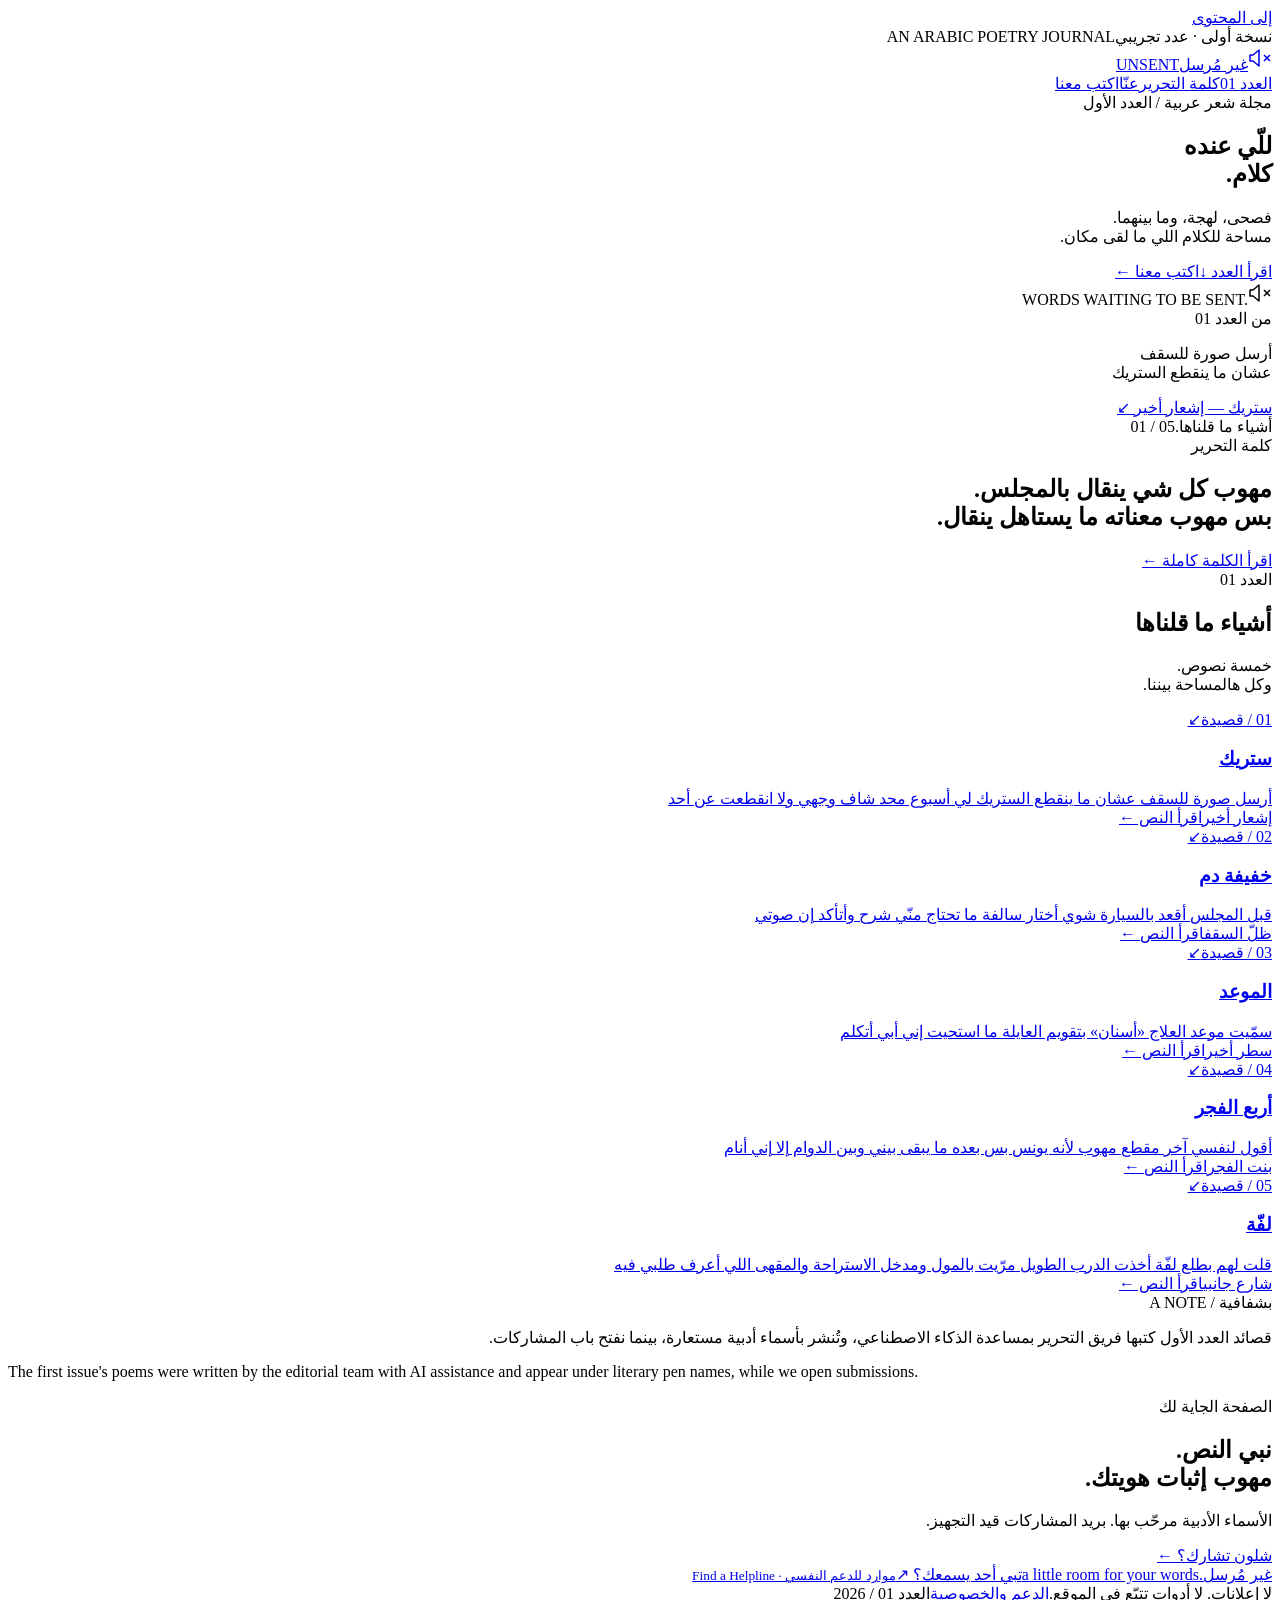
==== index.html @ 4d969b98 "Add files via upload" ====
<!doctype html><html lang="ar" dir="rtl"><head><meta charset="utf-8"><meta name="viewport" content="width=device-width,initial-scale=1"><meta name="robots" content="noindex,nofollow"><meta name="description" content="غير مُرسل. مجلة شعر عربية للكلام الذي لم يجد مكانًا. العدد الأول: أشياء ما قلناها."><meta name="theme-color" content="#f8f5ee"><meta name="referrer" content="no-referrer"><title>العدد الأول — غير مُرسل</title><link rel="icon" href="assets/favicon.svg" type="image/svg+xml"><link rel="stylesheet" href="assets/fonts.css"><link rel="stylesheet" href="assets/style.css"></head><body><a class="skip" href="#main">إلى المحتوى</a><div class="pilot"><span>نسخة أولى · عدد تجريبي</span><span lang="en" dir="ltr">AN ARABIC POETRY JOURNAL</span></div><header class="masthead"><a class="brand" href="index.html" aria-label="غير مُرسل — الرئيسية"><svg width="24" height="24" viewBox="0 0 24 24" fill="none" aria-hidden="true"><path d="M11 4 5 9H2v6h3l6 5V4Z" stroke="currentColor" stroke-width="1.5" stroke-linejoin="round"/><path d="m16 9 6 6m0-6-6 6" stroke="currentColor" stroke-width="1.5"/></svg><span>غير مُرسل<span class="brand-en" lang="en">UNSENT</span></span></a><nav aria-label="التنقل الرئيسي"><a href="index.html" aria-current="page">العدد 01</a><a href="editorial.html">كلمة التحرير</a><a href="about.html">عنّا</a><a href="submit.html">اكتب معنا</a></nav></header><main id="main"><section class="hero"><div class="hero-copy"><span class="eyebrow"><i></i> مجلة شعر عربية / العدد الأول</span><h1>للّي عنده<br><span class="highlight">كلام.</span></h1><p class="hero-sub">فصحى، لهجة، وما بينهما.<br>مساحة للكلام اللي ما لقى مكان.</p><div class="actions"><a class="button" href="#issue">اقرأ العدد <span>↓</span></a><a class="text-link" href="submit.html">اكتب معنا ←</a></div></div><div class="hero-art"><div class="orbit"><svg width="24" height="24" viewBox="0 0 24 24" fill="none" aria-hidden="true"><path d="M11 4 5 9H2v6h3l6 5V4Z" stroke="currentColor" stroke-width="1.5" stroke-linejoin="round"/><path d="m16 9 6 6m0-6-6 6" stroke="currentColor" stroke-width="1.5"/></svg><span lang="en" dir="ltr">WORDS WAITING TO BE SENT.</span></div><div class="fragment"><span class="micro">من العدد 01</span><p>أرسل صورة للسقف<br>عشان ما ينقطع الستريك</p><a href="streak.html">ستريك <span>— إشعار أخير</span> ↙</a></div><div class="art-caption"><span>أشياء ما قلناها.</span><span dir="ltr">01 / 05</span></div></div></section><section class="editorial-teaser"><span class="micro">كلمة التحرير</span><div><h2>مهوب كل شي ينقال بالمجلس.<br>بس مهوب معناته ما يستاهل ينقال.</h2><a class="text-link" href="editorial.html">اقرأ الكلمة كاملة ←</a></div></section><section id="issue" class="issue"><div class="section-head"><div><span class="micro">العدد 01</span><h2>أشياء ما قلناها</h2></div><p>خمسة نصوص.<br>وكل هالمساحة بيننا.</p></div><div class="poem-grid"><a class="poem-card card-0" href="streak.html"><div class="card-top"><span class="micro">01 / قصيدة</span><span aria-hidden="true">↙</span></div><h3>ستريك</h3><div class="card-lines">أرسل صورة للسقف
عشان ما ينقطع الستريك

لي أسبوع
محد شاف وجهي
ولا انقطعت عن أحد</div><div class="card-bottom"><span>إشعار أخير</span><span>اقرأ النص ←</span></div></a><a class="poem-card card-1" href="the-funny-one.html"><div class="card-top"><span class="micro">02 / قصيدة</span><span aria-hidden="true">↙</span></div><h3>خفيفة دم</h3><div class="card-lines">قبل المجلس
أقعد بالسيارة شوي

أختار سالفة
ما تحتاج منّي شرح
وأتأكد إن صوتي</div><div class="card-bottom"><span>ظلّ السقف</span><span>اقرأ النص ←</span></div></a><a class="poem-card card-2" href="the-appointment.html"><div class="card-top"><span class="micro">03 / قصيدة</span><span aria-hidden="true">↙</span></div><h3>الموعد</h3><div class="card-lines">سمّيت موعد العلاج
«أسنان»
بتقويم العايلة

ما استحيت إني أبي أتكلم
</div><div class="card-bottom"><span>سطر أخير</span><span>اقرأ النص ←</span></div></a><a class="poem-card card-3" href="4am.html"><div class="card-top"><span class="micro">04 / قصيدة</span><span aria-hidden="true">↙</span></div><h3>أربع الفجر</h3><div class="card-lines">أقول لنفسي
آخر مقطع

مهوب لأنه يونس

بس بعده
ما يبقى بيني وبين الدوام
إلا إني أنام</div><div class="card-bottom"><span>بنت الفجر</span><span>اقرأ النص ←</span></div></a><a class="poem-card card-4" href="a-drive.html"><div class="card-top"><span class="micro">05 / قصيدة</span><span aria-hidden="true">↙</span></div><h3>لفّة</h3><div class="card-lines">قلت لهم بطلع لفّة

أخذت الدرب الطويل
مرّيت بالمول
ومدخل الاستراحة
والمقهى اللي أعرف طلبي فيه</div><div class="card-bottom"><span>شارع جانبي</span><span>اقرأ النص ←</span></div></a></div><aside class="disclosure"><span class="micro">بشفافية / A NOTE</span><p>قصائد العدد الأول كتبها فريق التحرير بمساعدة الذكاء الاصطناعي، وتُنشر بأسماء أدبية مستعارة، بينما نفتح باب المشاركات.</p><p lang="en" dir="ltr">The first issue's poems were written by the editorial team with AI assistance and appear under literary pen names, while we open submissions.</p></aside></section><section class="invitation"><span class="micro">الصفحة الجاية لك</span><h2>نبي النص.<br>مهوب إثبات هويتك.</h2><p>الأسماء الأدبية مرحّب بها. بريد المشاركات قيد التجهيز.</p><a class="button" href="submit.html">شلون تشارك؟ ←</a></section></main><footer><div class="footer-top"><a class="footer-brand" href="index.html">غير مُرسل<span lang="en" dir="ltr">a little room for your words.</span></a><a class="resource" href="https://findahelpline.com/" rel="noreferrer">تبي أحد يسمعك؟ ↗<small>موارد للدعم النفسي · Find a Helpline</small></a></div><div class="footer-bottom"><span>لا إعلانات. لا أدوات تتبّع في الموقع.</span><a href="resources.html">الدعم والخصوصية</a><span>العدد 01 / 2026</span></div></footer></body></html>
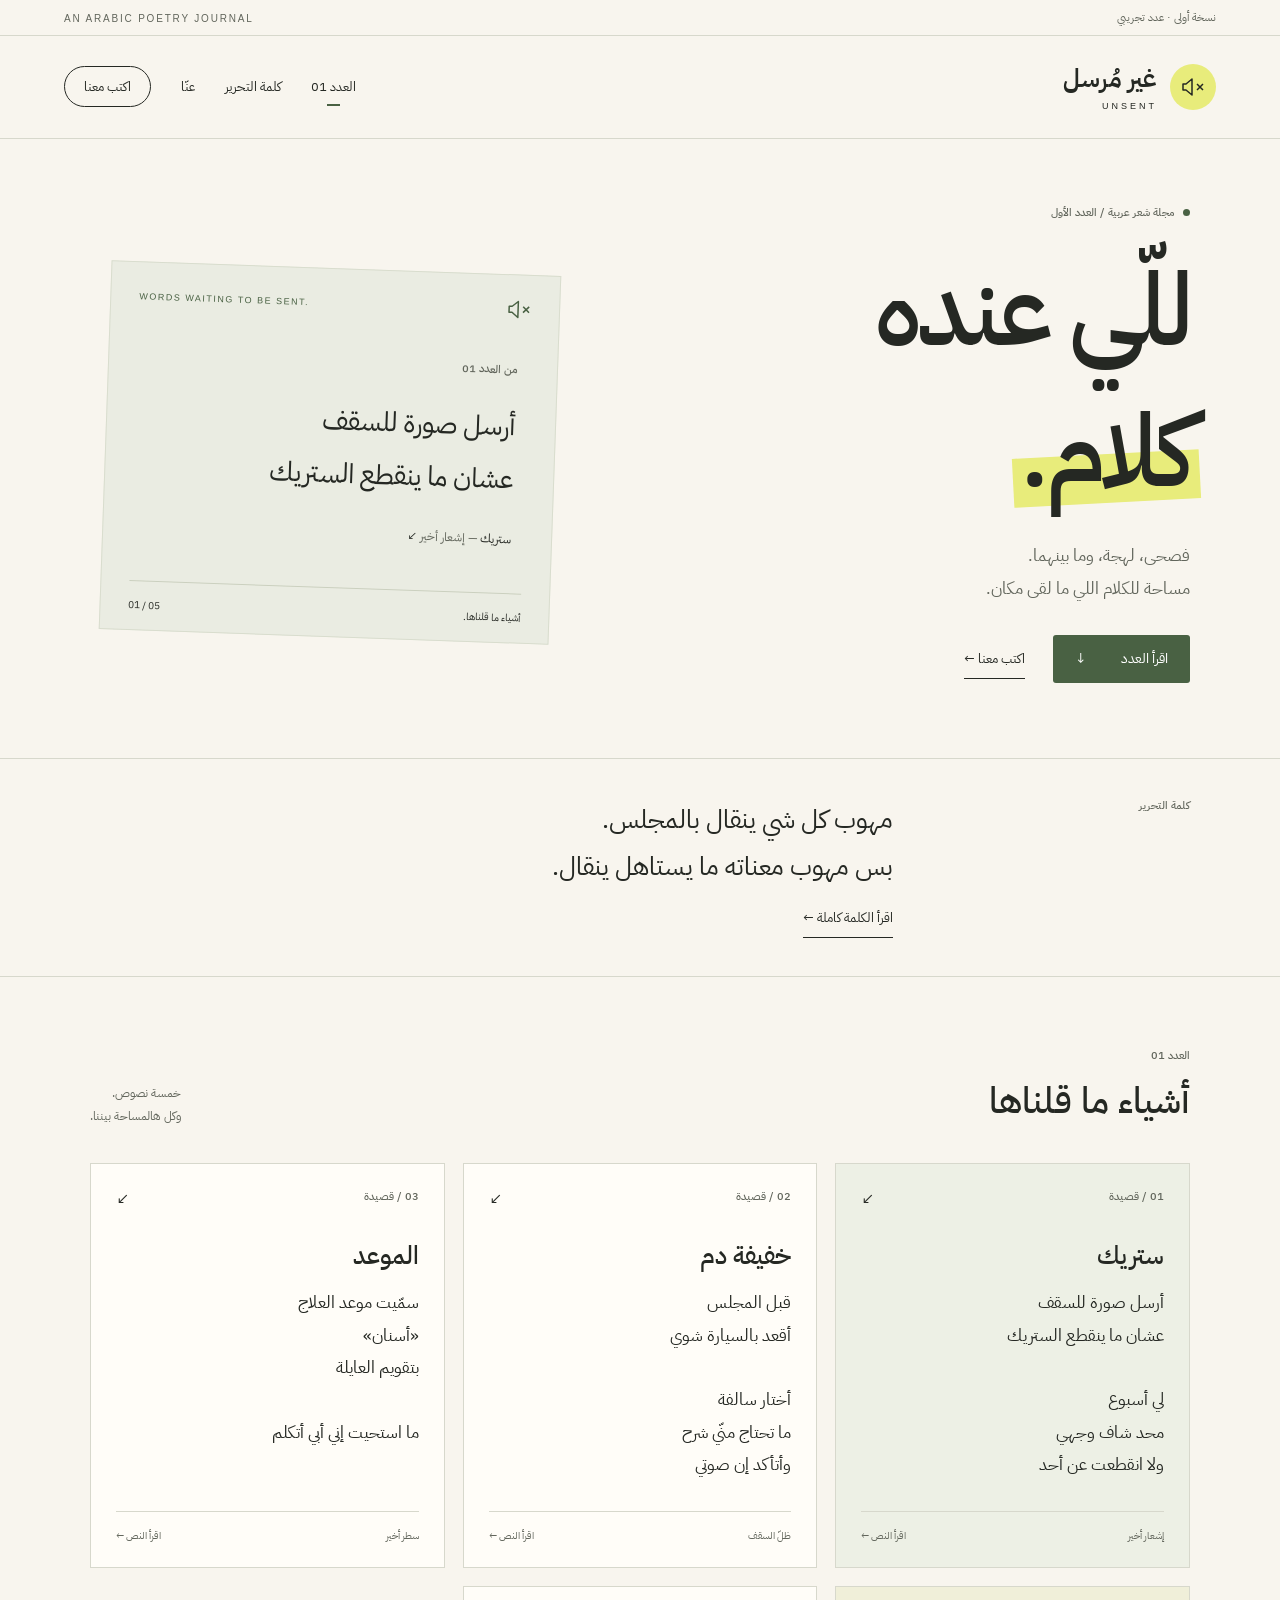
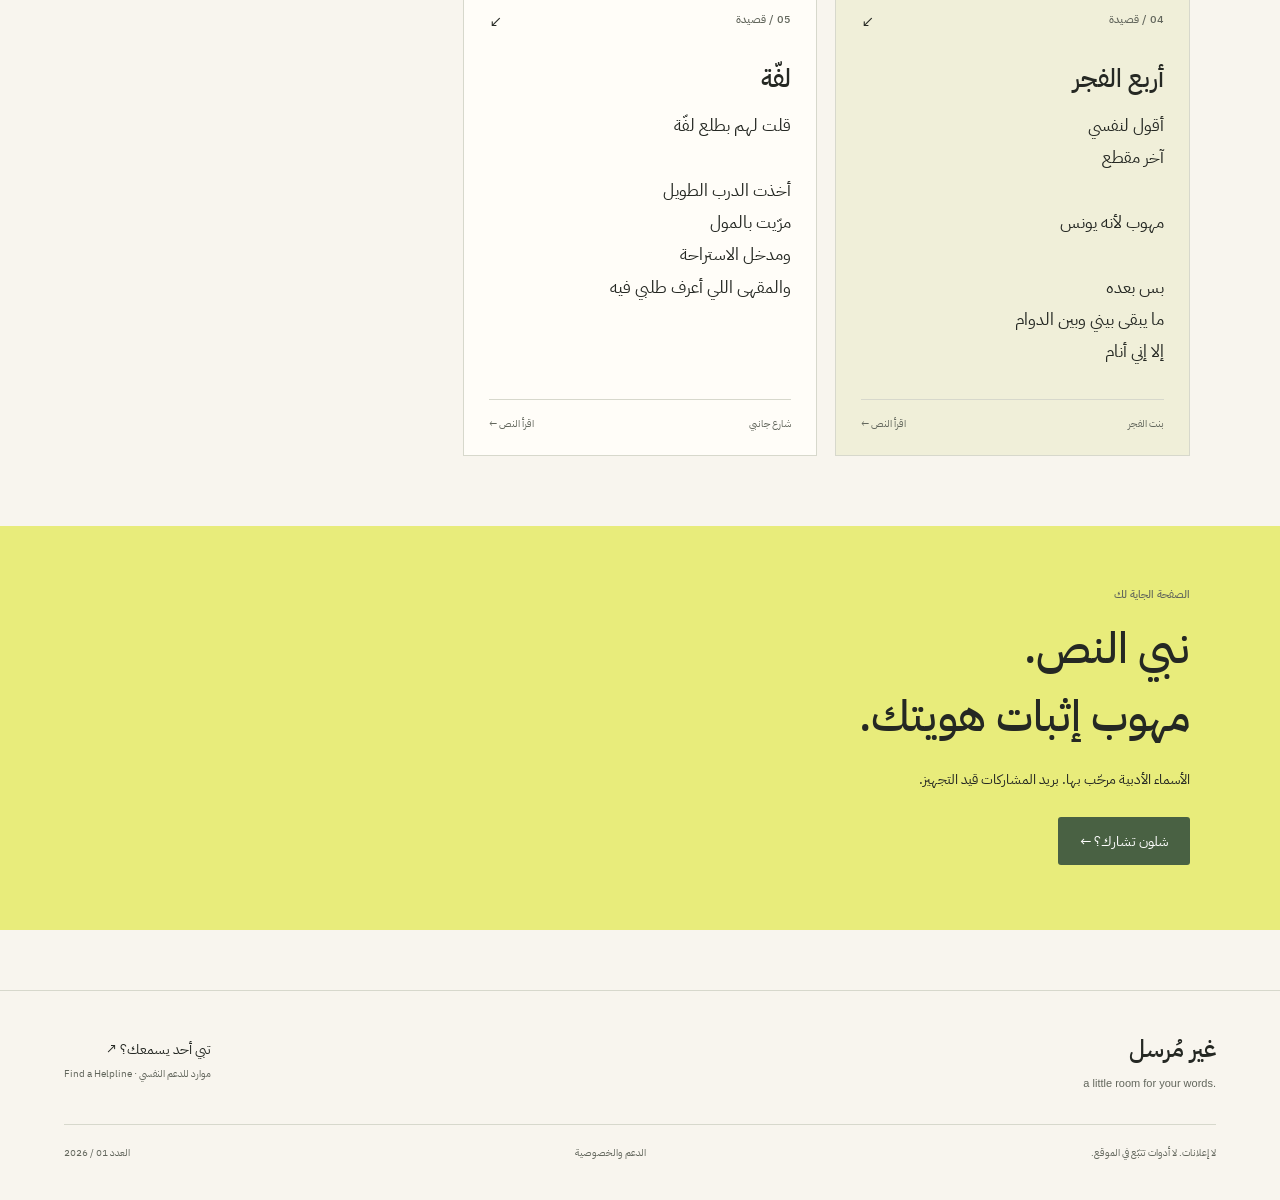
==== commit b1ae82b3: "Move disclosure to About page" ====
--- a/index.html
+++ b/index.html
@@ -25,4 +25,4 @@
 أخذت الدرب الطويل
 مرّيت بالمول
 ومدخل الاستراحة
-والمقهى اللي أعرف طلبي فيه</div><div class="card-bottom"><span>شارع جانبي</span><span>اقرأ النص ←</span></div></a></div><aside class="disclosure"><span class="micro">بشفافية / A NOTE</span><p>قصائد العدد الأول كتبها فريق التحرير بمساعدة الذكاء الاصطناعي، وتُنشر بأسماء أدبية مستعارة، بينما نفتح باب المشاركات.</p><p lang="en" dir="ltr">The first issue's poems were written by the editorial team with AI assistance and appear under literary pen names, while we open submissions.</p></aside></section><section class="invitation"><span class="micro">الصفحة الجاية لك</span><h2>نبي النص.<br>مهوب إثبات هويتك.</h2><p>الأسماء الأدبية مرحّب بها. بريد المشاركات قيد التجهيز.</p><a class="button" href="submit.html">شلون تشارك؟ ←</a></section></main><footer><div class="footer-top"><a class="footer-brand" href="index.html">غير مُرسل<span lang="en" dir="ltr">a little room for your words.</span></a><a class="resource" href="https://findahelpline.com/" rel="noreferrer">تبي أحد يسمعك؟ ↗<small>موارد للدعم النفسي · Find a Helpline</small></a></div><div class="footer-bottom"><span>لا إعلانات. لا أدوات تتبّع في الموقع.</span><a href="resources.html">الدعم والخصوصية</a><span>العدد 01 / 2026</span></div></footer></body></html>+والمقهى اللي أعرف طلبي فيه</div><div class="card-bottom"><span>شارع جانبي</span><span>اقرأ النص ←</span></div></a></div></section><section class="invitation"><span class="micro">الصفحة الجاية لك</span><h2>نبي النص.<br>مهوب إثبات هويتك.</h2><p>الأسماء الأدبية مرحّب بها. بريد المشاركات قيد التجهيز.</p><a class="button" href="submit.html">شلون تشارك؟ ←</a></section></main><footer><div class="footer-top"><a class="footer-brand" href="index.html">غير مُرسل<span lang="en" dir="ltr">a little room for your words.</span></a><a class="resource" href="https://findahelpline.com/" rel="noreferrer">تبي أحد يسمعك؟ ↗<small>موارد للدعم النفسي · Find a Helpline</small></a></div><div class="footer-bottom"><span>لا إعلانات. لا أدوات تتبّع في الموقع.</span><a href="resources.html">الدعم والخصوصية</a><span>العدد 01 / 2026</span></div></footer></body></html>
--- a/assets/fonts.css
+++ b/assets/fonts.css
@@ -0,0 +1,28 @@
+@font-face {
+  font-family: 'IBM Plex Sans Arabic';
+  font-style: normal;
+  font-weight: 400;
+  font-display: swap;
+  src: url(plex-arabic-0.ttf) format('truetype');
+}
+@font-face {
+  font-family: 'IBM Plex Sans Arabic';
+  font-style: normal;
+  font-weight: 500;
+  font-display: swap;
+  src: url(plex-arabic-1.ttf) format('truetype');
+}
+@font-face {
+  font-family: 'IBM Plex Sans Arabic';
+  font-style: normal;
+  font-weight: 600;
+  font-display: swap;
+  src: url(plex-arabic-2.ttf) format('truetype');
+}
+@font-face {
+  font-family: 'IBM Plex Sans Arabic';
+  font-style: normal;
+  font-weight: 700;
+  font-display: swap;
+  src: url(plex-arabic-3.ttf) format('truetype');
+}
--- a/assets/style.css
+++ b/assets/style.css
@@ -0,0 +1 @@
+:root{--paper:#f8f5ee;--ink:#252823;--olive:#496143;--lime:#e8ec7b;--muted:#62665c;--line:#d7d8cc}*{box-sizing:border-box}html{scroll-behavior:smooth;scroll-padding-top:25px}body{margin:0;background:var(--paper);color:var(--ink);font-family:'IBM Plex Sans Arabic',Tahoma,sans-serif;-webkit-font-smoothing:antialiased}a{color:inherit;text-decoration:none}a:focus-visible,summary:focus-visible{outline:3px solid var(--olive);outline-offset:5px}a,summary{-webkit-tap-highlight-color:transparent}a:hover{text-decoration:none}p{line-height:1.95}button,summary{font:inherit}.skip{position:absolute;top:-80px;right:20px;background:var(--lime);padding:12px;z-index:10}.skip:focus{top:10px}.pilot{padding:9px max(5vw,20px);display:flex;justify-content:space-between;gap:15px;border-bottom:1px solid var(--line);font-size:11px;color:var(--muted)}.pilot [lang=en]{font-family:Arial,sans-serif;letter-spacing:1.8px;font-size:10px;padding-top:4px}.masthead{margin:0 auto;max-width:1440px;padding:25px 5vw;display:flex;align-items:center;justify-content:space-between;gap:30px;border-bottom:1px solid var(--line)}.brand{display:flex;align-items:center;gap:13px;font-size:25px;font-weight:600;line-height:1.4}.brand>svg{border-radius:50%;background:var(--lime);width:46px;height:46px;padding:11px}.brand-en{display:block;font-family:Arial,sans-serif;font-size:9px;font-weight:400;letter-spacing:3px;direction:ltr;text-align:right;margin-top:4px}.masthead nav{display:flex;gap:30px;font-size:13px;align-items:center}.masthead nav a{padding:10px 0;position:relative}.masthead nav a:last-child{border:1px solid var(--ink);padding:10px 19px;border-radius:30px}.masthead nav a[aria-current=page]:after{content:'';position:absolute;bottom:0;left:35%;right:35%;border-bottom:2px solid var(--olive)}main{max-width:1440px;margin:auto}.hero{display:grid;grid-template-columns:1.1fr 1fr;align-items:center;gap:7vw;padding:65px 7vw 75px}.eyebrow,.micro{font-size:11px;color:var(--muted);font-weight:500}.eyebrow{display:flex;align-items:center;gap:9px}.eyebrow i{background:var(--olive);width:7px;height:7px;border-radius:50%}.hero h1{font-size:clamp(72px,8vw,116px);font-weight:500;line-height:1.38;letter-spacing:-4px;margin:19px 0 18px}.highlight{position:relative;z-index:0;display:inline-block}.highlight:after{content:'';position:absolute;inset:52% -10px 13% -7px;background:var(--lime);z-index:-1;transform:rotate(-3deg)}.hero-sub{font-size:17px;color:var(--muted);line-height:1.9}.actions{display:flex;gap:28px;align-items:center;margin-top:30px}.button{display:inline-flex;align-items:center;justify-content:space-between;gap:35px;background:var(--olive);color:#fff;border-radius:3px;padding:13px 22px;font-size:14px;min-height:48px}.button:hover{background:#354b30}.text-link{font-size:13px;display:inline-block;padding:10px 0;border-bottom:1px solid var(--ink)}.hero-art{background:#eaece2;border:1px solid #d9ddce;padding:22px 28px 17px;transform:rotate(2deg);position:relative;max-width:450px;width:100%;justify-self:center;margin-top:18px}.orbit{display:flex;justify-content:space-between;align-items:center;color:var(--olive)}.orbit span{font:9px Arial,sans-serif;letter-spacing:1.5px}.fragment{padding:40px 12px 45px;min-height:270px;display:flex;flex-direction:column;justify-content:center}.fragment p{font-size:27px;font-weight:400;line-height:1.95;margin:22px 0 25px}.fragment a{font-size:12px}.fragment a span{color:var(--muted)}.art-caption{display:flex;justify-content:space-between;font-size:10px;border-top:1px solid #cbd0bf;padding-top:16px}.editorial-teaser{padding:38px 7vw;display:grid;grid-template-columns:1fr 3fr;gap:30px;border-top:1px solid var(--line);border-bottom:1px solid var(--line)}.editorial-teaser h2{font-size:26px;line-height:1.8;font-weight:400;margin:0 0 8px}.issue{padding:65px 7vw}.section-head{display:flex;justify-content:space-between;align-items:end;margin-bottom:35px}.section-head h2{font-weight:500;font-size:36px;margin:8px 0 0}.section-head p{font-size:12px;color:var(--muted);margin:0}.poem-grid{display:grid;grid-template-columns:repeat(3,1fr);gap:18px}.poem-card{border:1px solid var(--line);background:#fffdf8;display:flex;flex-direction:column;padding:24px 25px;min-height:345px;transition:background .2s,border-color .2s}.poem-card:hover{background:#eef0df;border-color:var(--olive)}.card-0{background:#edf0e5}.card-3{background:#f0efd9}.card-top{display:flex;justify-content:space-between}.poem-card h3{font-size:25px;font-weight:500;margin:25px 0 13px}.card-lines{white-space:pre-wrap;font-size:17px;line-height:1.9;flex:1}.card-bottom{border-top:1px solid var(--line);padding-top:16px;margin-top:30px;display:flex;justify-content:space-between;gap:10px;font-size:10px;color:var(--muted)}.disclosure{max-width:1040px;margin:35px auto 50px;padding:23px 28px;border-right:2px solid var(--olive);background:#eeeee5}.issue .disclosure{margin:32px 0 0}.disclosure p{font-size:12px;margin:9px 0;color:var(--muted)}.disclosure [lang=en]{font:12px/1.8 Arial,sans-serif}.invitation{background:var(--lime);padding:55px 7vw 65px;margin:5px 0 60px}.invitation h2{font-size:43px;line-height:1.6;font-weight:500;margin:10px 0}.invitation p{font-size:14px}.invitation .button{margin-top:10px}.page-heading{padding:65px 7vw 45px;border-bottom:1px solid var(--line)}.page-heading h1{font-size:clamp(35px,5vw,64px);line-height:1.6;font-weight:500;margin:22px 0 0}.reading{max-width:700px;padding:40px 30px 65px;margin:auto;font-size:18px}.reading h2{font-weight:500;font-size:24px;line-height:1.8;margin:30px 0 12px}.reading [lang=en]{font-family:Arial,sans-serif;font-size:16px;line-height:1.9;margin-top:30px}.reading p{margin:0 0 30px}.editorial-text p{margin-bottom:32px;line-height:2}.translation{border-top:1px solid var(--line);border-bottom:1px solid var(--line);margin-top:30px}.translation summary{cursor:pointer;list-style:none;display:flex;justify-content:space-between;align-items:center;direction:ltr;padding:19px 0;font-family:Arial,sans-serif;font-size:13px;min-height:52px}.translation summary::-webkit-details-marker{display:none}.translation summary span{font-size:20px}.translation[open] summary span{transform:rotate(45deg)}.translation>div{padding:20px 0 30px}.translation [lang=en]{font-family:Arial,sans-serif;font-size:16px;line-height:1.9}.translation h2{font-size:23px;font-weight:500}.poem-page{max-width:760px;margin:auto;padding:35px 30px 20px}.poem-kicker{display:flex;justify-content:space-between;color:var(--muted);font-size:11px;margin-bottom:22px}.poem-kicker a{padding:8px 0}.poem-kicker span{padding:8px 0}.poem-paper{background:#fffdf8;border:1px solid var(--line);padding:42px 55px 25px}.poem-title h1{font-size:39px;font-weight:500;margin:10px 0}.signature{font-size:12px;margin:0;color:var(--olive)}.signature span{color:var(--muted);font-size:10px}.poem-body{white-space:pre-wrap;font-size:24px;line-height:2.02;margin:42px 0 55px}.paper-bottom{border-top:1px solid var(--line);padding-top:18px;display:flex;justify-content:space-between;font-size:11px;color:var(--muted)}.paper-bottom [dir=ltr]{font:9px Arial,sans-serif;letter-spacing:1px}.english-poem{white-space:pre-wrap;font-size:18px;line-height:1.8}.poem-nav{display:flex;justify-content:space-between;gap:25px;padding:20px 0;font-size:12px}.poem-nav a{padding:10px 0}.inbox-status{background:#eef0e3;border:1px solid #d7ddca;padding:25px;margin:0 0 38px}.inbox-status h2{margin:12px 0}.inbox-status p{font-size:12px!important;margin:20px 0 0!important}.inbox-status code{font-size:19px;display:inline-block;margin-bottom:13px}.guideline{display:flex;gap:25px;border-top:1px solid var(--line);padding:24px 0}.guide-no{font:11px Arial,sans-serif;color:var(--olive);padding-top:12px}.guideline h2{margin:0 0 10px;font-size:21px}.guideline p{font-size:16px;margin:0}.translation li{padding-bottom:15px}.care-note{font-size:14px;margin-top:35px!important}.care-note a{text-decoration:underline}footer{max-width:1440px;margin:auto;padding:40px 5vw 20px;border-top:1px solid var(--line)}.footer-top{display:flex;justify-content:space-between;align-items:center;gap:30px;padding-bottom:35px}.footer-brand{font-size:24px;font-weight:500}.footer-brand span{display:block;font:11px Arial,sans-serif;color:var(--muted);margin-top:10px}.resource{font-size:14px;line-height:2}.resource small{display:block;color:var(--muted);font-size:10px}.footer-bottom{border-top:1px solid var(--line);padding:20px 0;display:flex;justify-content:space-between;gap:20px;font-size:10px;color:var(--muted)}@media(min-width:1440px){.hero{padding-inline:100px}.issue,.invitation,.editorial-teaser,.page-heading{padding-inline:100px}}@media(max-width:800px){.masthead{padding:20px;gap:20px;flex-wrap:wrap}.brand{font-size:23px}.masthead nav{width:100%;justify-content:space-between;gap:12px;font-size:11px}.masthead nav a:last-child{padding:8px 14px}.hero{padding:35px 25px 45px;gap:40px;grid-template-columns:1fr}.hero h1{font-size:78px;line-height:1.3;letter-spacing:-3px;margin-top:22px}.hero-sub{font-size:15px;margin-top:24px}.hero-art{max-width:470px;margin:10px 0 8px}.fragment{padding:26px 10px;min-height:235px}.fragment p{font-size:25px}.editorial-teaser{padding:30px 25px;grid-template-columns:1fr;gap:14px}.editorial-teaser h2{font-size:21px}.issue{padding:45px 25px}.section-head h2{font-size:29px}.section-head p{font-size:10px}.poem-grid{grid-template-columns:repeat(2,1fr);gap:12px}.poem-card{padding:20px;min-height:320px}.poem-card h3{font-size:23px}.card-lines{font-size:16px}.invitation{padding:40px 25px;margin-bottom:35px}.invitation h2{font-size:35px}.page-heading{padding:38px 25px 35px}.reading{padding:30px 25px 45px;font-size:17px}.disclosure{margin:20px 25px 35px;padding:20px}.poem-page{padding:22px 20px 10px}.poem-paper{padding:30px 27px 20px}.poem-title h1{font-size:33px}.signature span{display:block;margin-top:6px}.poem-body{font-size:22px;line-height:2;margin:35px 0 45px}.paper-bottom{font-size:10px}.footer-top{align-items:start}.footer-brand{font-size:21px}.resource{font-size:12px}.footer-bottom{flex-wrap:wrap;font-size:9px;gap:15px}.pilot [lang=en]{letter-spacing:1px;font-size:8px}.pilot{font-size:10px}.inbox-status{padding:20px}.inbox-status h2{font-size:22px}.guideline{gap:18px}.guideline p{font-size:15px}}@media(max-width:480px){.poem-grid{grid-template-columns:1fr}.poem-card{min-height:310px;padding:25px}.card-lines{font-size:20px}.section-head{gap:12px}.hero-art{padding:22px}.fragment p{font-size:23px}.actions{gap:23px}.button{font-size:13px;padding:12px 18px;gap:27px}.brand>svg{width:40px;height:40px;padding:9px}.brand-en{font-size:8px}.footer-brand span{font-size:9px}.poem-nav{font-size:10px;gap:10px}.paper-bottom [dir=ltr]{font-size:8px}.eyebrow,.micro{font-size:10px}}@media(prefers-reduced-motion:reduce){html{scroll-behavior:auto}*{transition:none!important}}
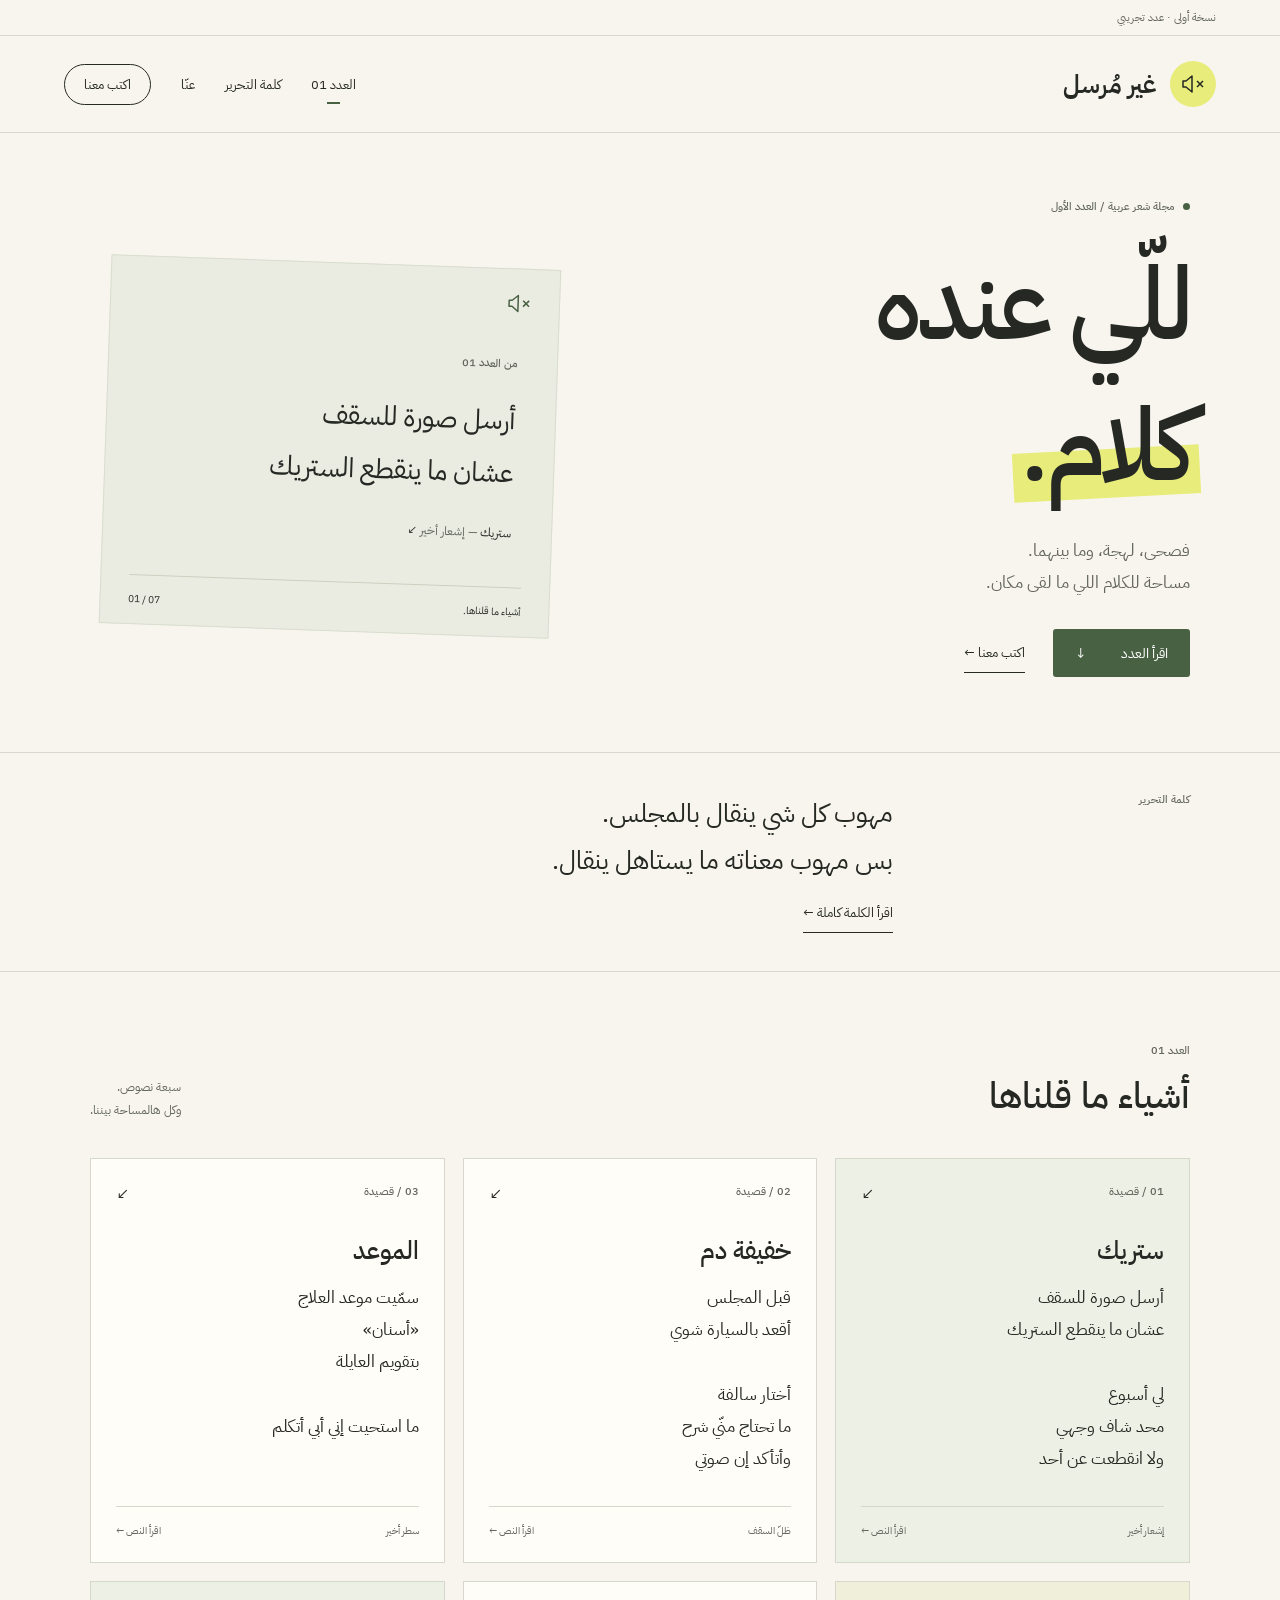
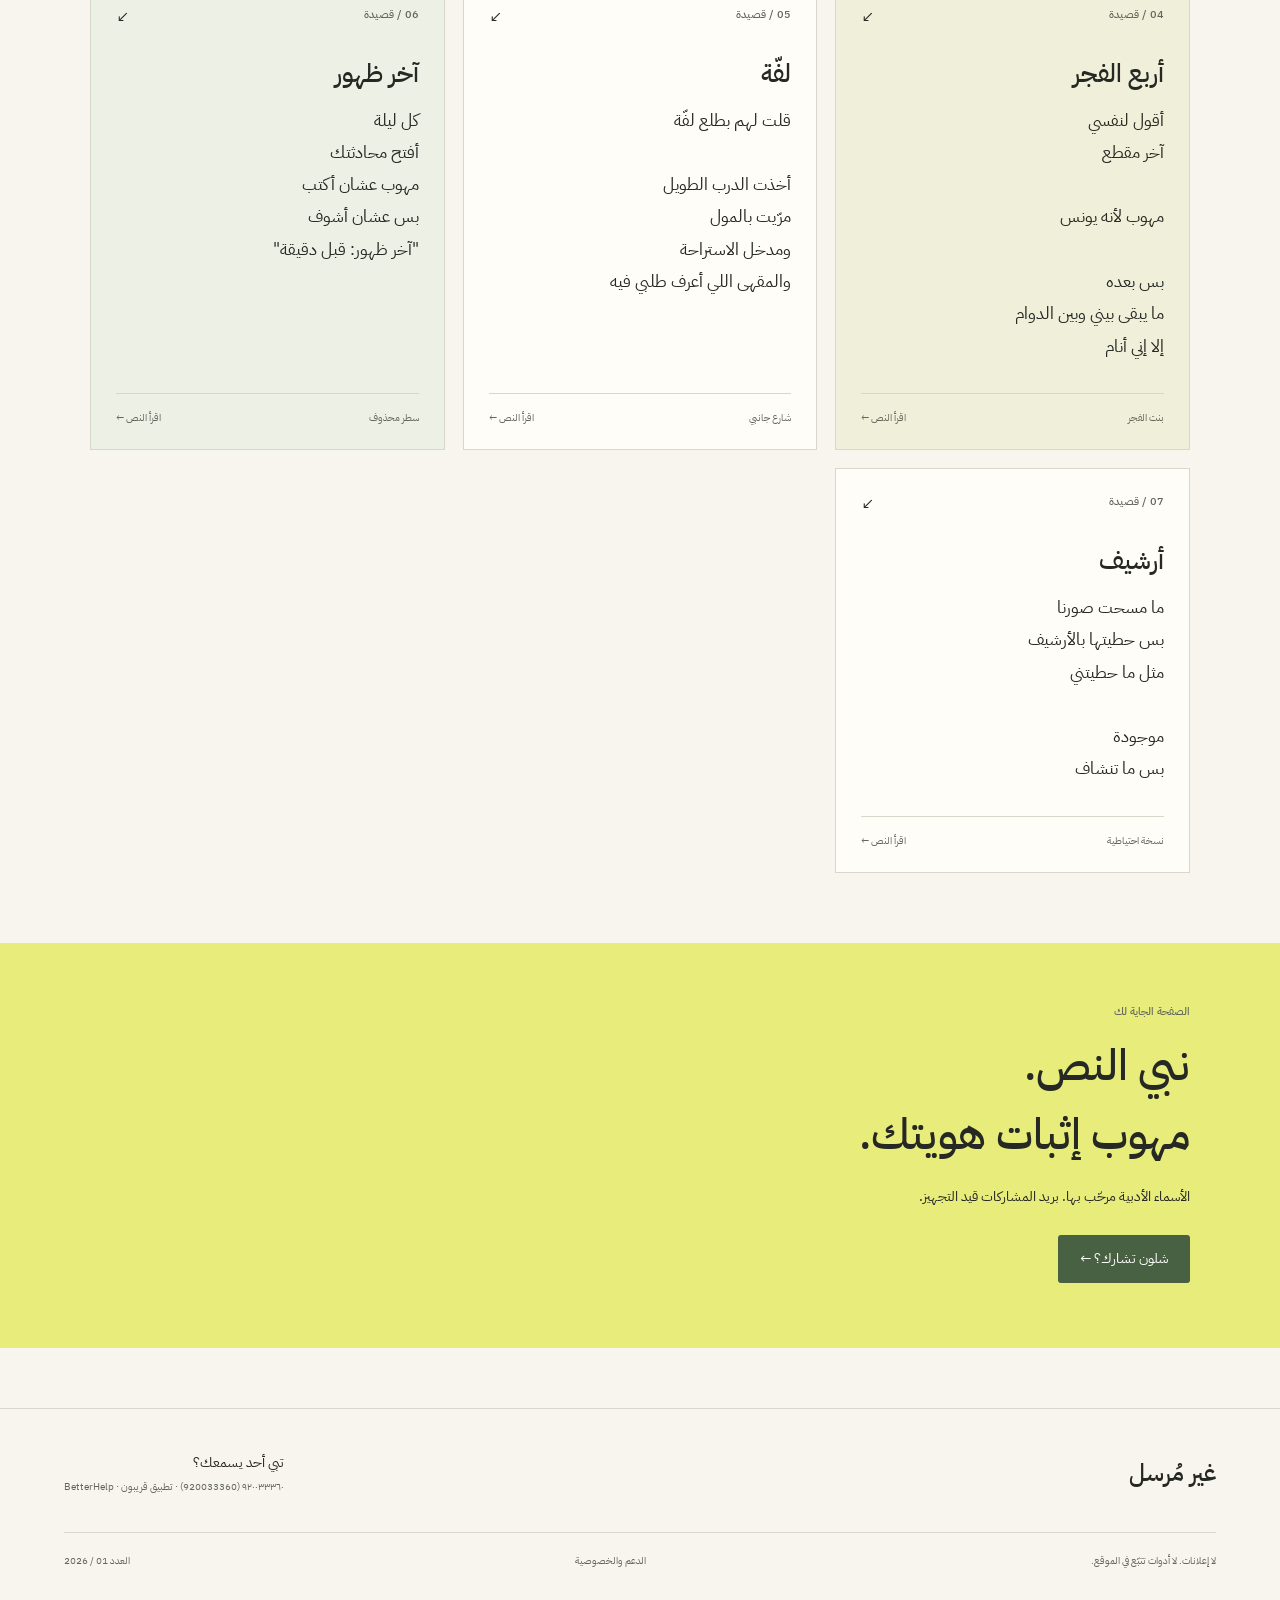
==== commit ab7c7dc3: "Arabic only, Saudi help links, two new poems" ====
--- a/index.html
+++ b/index.html
@@ -1,4 +1,6 @@
-<!doctype html><html lang="ar" dir="rtl"><head><meta charset="utf-8"><meta name="viewport" content="width=device-width,initial-scale=1"><meta name="robots" content="noindex,nofollow"><meta name="description" content="غير مُرسل. مجلة شعر عربية للكلام الذي لم يجد مكانًا. العدد الأول: أشياء ما قلناها."><meta name="theme-color" content="#f8f5ee"><meta name="referrer" content="no-referrer"><title>العدد الأول — غير مُرسل</title><link rel="icon" href="assets/favicon.svg" type="image/svg+xml"><link rel="stylesheet" href="assets/fonts.css"><link rel="stylesheet" href="assets/style.css"></head><body><a class="skip" href="#main">إلى المحتوى</a><div class="pilot"><span>نسخة أولى · عدد تجريبي</span><span lang="en" dir="ltr">AN ARABIC POETRY JOURNAL</span></div><header class="masthead"><a class="brand" href="index.html" aria-label="غير مُرسل — الرئيسية"><svg width="24" height="24" viewBox="0 0 24 24" fill="none" aria-hidden="true"><path d="M11 4 5 9H2v6h3l6 5V4Z" stroke="currentColor" stroke-width="1.5" stroke-linejoin="round"/><path d="m16 9 6 6m0-6-6 6" stroke="currentColor" stroke-width="1.5"/></svg><span>غير مُرسل<span class="brand-en" lang="en">UNSENT</span></span></a><nav aria-label="التنقل الرئيسي"><a href="index.html" aria-current="page">العدد 01</a><a href="editorial.html">كلمة التحرير</a><a href="about.html">عنّا</a><a href="submit.html">اكتب معنا</a></nav></header><main id="main"><section class="hero"><div class="hero-copy"><span class="eyebrow"><i></i> مجلة شعر عربية / العدد الأول</span><h1>للّي عنده<br><span class="highlight">كلام.</span></h1><p class="hero-sub">فصحى، لهجة، وما بينهما.<br>مساحة للكلام اللي ما لقى مكان.</p><div class="actions"><a class="button" href="#issue">اقرأ العدد <span>↓</span></a><a class="text-link" href="submit.html">اكتب معنا ←</a></div></div><div class="hero-art"><div class="orbit"><svg width="24" height="24" viewBox="0 0 24 24" fill="none" aria-hidden="true"><path d="M11 4 5 9H2v6h3l6 5V4Z" stroke="currentColor" stroke-width="1.5" stroke-linejoin="round"/><path d="m16 9 6 6m0-6-6 6" stroke="currentColor" stroke-width="1.5"/></svg><span lang="en" dir="ltr">WORDS WAITING TO BE SENT.</span></div><div class="fragment"><span class="micro">من العدد 01</span><p>أرسل صورة للسقف<br>عشان ما ينقطع الستريك</p><a href="streak.html">ستريك <span>— إشعار أخير</span> ↙</a></div><div class="art-caption"><span>أشياء ما قلناها.</span><span dir="ltr">01 / 05</span></div></div></section><section class="editorial-teaser"><span class="micro">كلمة التحرير</span><div><h2>مهوب كل شي ينقال بالمجلس.<br>بس مهوب معناته ما يستاهل ينقال.</h2><a class="text-link" href="editorial.html">اقرأ الكلمة كاملة ←</a></div></section><section id="issue" class="issue"><div class="section-head"><div><span class="micro">العدد 01</span><h2>أشياء ما قلناها</h2></div><p>خمسة نصوص.<br>وكل هالمساحة بيننا.</p></div><div class="poem-grid"><a class="poem-card card-0" href="streak.html"><div class="card-top"><span class="micro">01 / قصيدة</span><span aria-hidden="true">↙</span></div><h3>ستريك</h3><div class="card-lines">أرسل صورة للسقف
+<!DOCTYPE html>
+
+<html dir="rtl" lang="ar"><head><meta charset="utf-8"/><meta content="width=device-width,initial-scale=1" name="viewport"/><meta content="noindex,nofollow" name="robots"/><meta content="غير مُرسل. مجلة شعر عربية للكلام الذي لم يجد مكانًا. العدد الأول: أشياء ما قلناها." name="description"/><meta content="#f8f5ee" name="theme-color"/><meta content="no-referrer" name="referrer"/><title>العدد الأول — غير مُرسل</title><link href="assets/favicon.svg" rel="icon" type="image/svg+xml"/><link href="assets/fonts.css" rel="stylesheet"/><link href="assets/style.css" rel="stylesheet"/></head><body><a class="skip" href="#main">إلى المحتوى</a><div class="pilot"><span>نسخة أولى · عدد تجريبي</span></div><header class="masthead"><a aria-label="غير مُرسل — الرئيسية" class="brand" href="index.html"><svg aria-hidden="true" fill="none" height="24" viewbox="0 0 24 24" width="24"><path d="M11 4 5 9H2v6h3l6 5V4Z" stroke="currentColor" stroke-linejoin="round" stroke-width="1.5"></path><path d="m16 9 6 6m0-6-6 6" stroke="currentColor" stroke-width="1.5"></path></svg><span>غير مُرسل</span></a><nav aria-label="التنقل الرئيسي"><a aria-current="page" href="index.html">العدد 01</a><a href="editorial.html">كلمة التحرير</a><a href="about.html">عنّا</a><a href="submit.html">اكتب معنا</a></nav></header><main id="main"><section class="hero"><div class="hero-copy"><span class="eyebrow"><i></i> مجلة شعر عربية / العدد الأول</span><h1>للّي عنده<br/><span class="highlight">كلام.</span></h1><p class="hero-sub">فصحى، لهجة، وما بينهما.<br/>مساحة للكلام اللي ما لقى مكان.</p><div class="actions"><a class="button" href="#issue">اقرأ العدد <span>↓</span></a><a class="text-link" href="submit.html">اكتب معنا ←</a></div></div><div class="hero-art"><div class="orbit"><svg aria-hidden="true" fill="none" height="24" viewbox="0 0 24 24" width="24"><path d="M11 4 5 9H2v6h3l6 5V4Z" stroke="currentColor" stroke-linejoin="round" stroke-width="1.5"></path><path d="m16 9 6 6m0-6-6 6" stroke="currentColor" stroke-width="1.5"></path></svg></div><div class="fragment"><span class="micro">من العدد 01</span><p>أرسل صورة للسقف<br/>عشان ما ينقطع الستريك</p><a href="streak.html">ستريك <span>— إشعار أخير</span> ↙</a></div><div class="art-caption"><span>أشياء ما قلناها.</span><span dir="ltr">01 / 07</span></div></div></section><section class="editorial-teaser"><span class="micro">كلمة التحرير</span><div><h2>مهوب كل شي ينقال بالمجلس.<br/>بس مهوب معناته ما يستاهل ينقال.</h2><a class="text-link" href="editorial.html">اقرأ الكلمة كاملة ←</a></div></section><section class="issue" id="issue"><div class="section-head"><div><span class="micro">العدد 01</span><h2>أشياء ما قلناها</h2></div><p>سبعة نصوص.<br/>وكل هالمساحة بيننا.</p></div><div class="poem-grid"><a class="poem-card card-0" href="streak.html"><div class="card-top"><span class="micro">01 / قصيدة</span><span aria-hidden="true">↙</span></div><h3>ستريك</h3><div class="card-lines">أرسل صورة للسقف
 عشان ما ينقطع الستريك
 
 لي أسبوع
@@ -25,4 +27,14 @@
 أخذت الدرب الطويل
 مرّيت بالمول
 ومدخل الاستراحة
-والمقهى اللي أعرف طلبي فيه</div><div class="card-bottom"><span>شارع جانبي</span><span>اقرأ النص ←</span></div></a></div></section><section class="invitation"><span class="micro">الصفحة الجاية لك</span><h2>نبي النص.<br>مهوب إثبات هويتك.</h2><p>الأسماء الأدبية مرحّب بها. بريد المشاركات قيد التجهيز.</p><a class="button" href="submit.html">شلون تشارك؟ ←</a></section></main><footer><div class="footer-top"><a class="footer-brand" href="index.html">غير مُرسل<span lang="en" dir="ltr">a little room for your words.</span></a><a class="resource" href="https://findahelpline.com/" rel="noreferrer">تبي أحد يسمعك؟ ↗<small>موارد للدعم النفسي · Find a Helpline</small></a></div><div class="footer-bottom"><span>لا إعلانات. لا أدوات تتبّع في الموقع.</span><a href="resources.html">الدعم والخصوصية</a><span>العدد 01 / 2026</span></div></footer></body></html>+والمقهى اللي أعرف طلبي فيه</div><div class="card-bottom"><span>شارع جانبي</span><span>اقرأ النص ←</span></div></a><a class="poem-card card-0" href="last-seen.html"><div class="card-top"><span class="micro">06 / قصيدة</span><span aria-hidden="true">↙</span></div><h3>آخر ظهور</h3><div class="card-lines">كل ليلة
+أفتح محادثتك
+مهوب عشان أكتب
+بس عشان أشوف
+"آخر ظهور: قبل دقيقة"
+</div><div class="card-bottom"><span>سطر محذوف</span><span>اقرأ النص ←</span></div></a><a class="poem-card card-1" href="archive.html"><div class="card-top"><span class="micro">07 / قصيدة</span><span aria-hidden="true">↙</span></div><h3>أرشيف</h3><div class="card-lines">ما مسحت صورنا
+بس حطيتها بالأرشيف
+مثل ما حطيتني
+
+موجودة
+بس ما تنشاف</div><div class="card-bottom"><span>نسخة احتياطية</span><span>اقرأ النص ←</span></div></a></div></section><section class="invitation"><span class="micro">الصفحة الجاية لك</span><h2>نبي النص.<br/>مهوب إثبات هويتك.</h2><p>الأسماء الأدبية مرحّب بها. بريد المشاركات قيد التجهيز.</p><a class="button" href="submit.html">شلون تشارك؟ ←</a></section></main><footer><div class="footer-top"><a class="footer-brand" href="index.html">غير مُرسل</a><div class="resource">تبي أحد يسمعك؟<small><a href="tel:+966920033360">٩٢٠٠٣٣٣٦٠ <span dir="ltr">(920033360)</span></a> · <a href="https://my.gov.sa/ar/services/116567" rel="noreferrer">تطبيق قريبون</a> · <a href="https://www.betterhelp.com/" rel="noreferrer">BetterHelp</a></small></div></div><div class="footer-bottom"><span>لا إعلانات. لا أدوات تتبّع في الموقع.</span><a href="resources.html">الدعم والخصوصية</a><span>العدد 01 / 2026</span></div></footer></body></html>
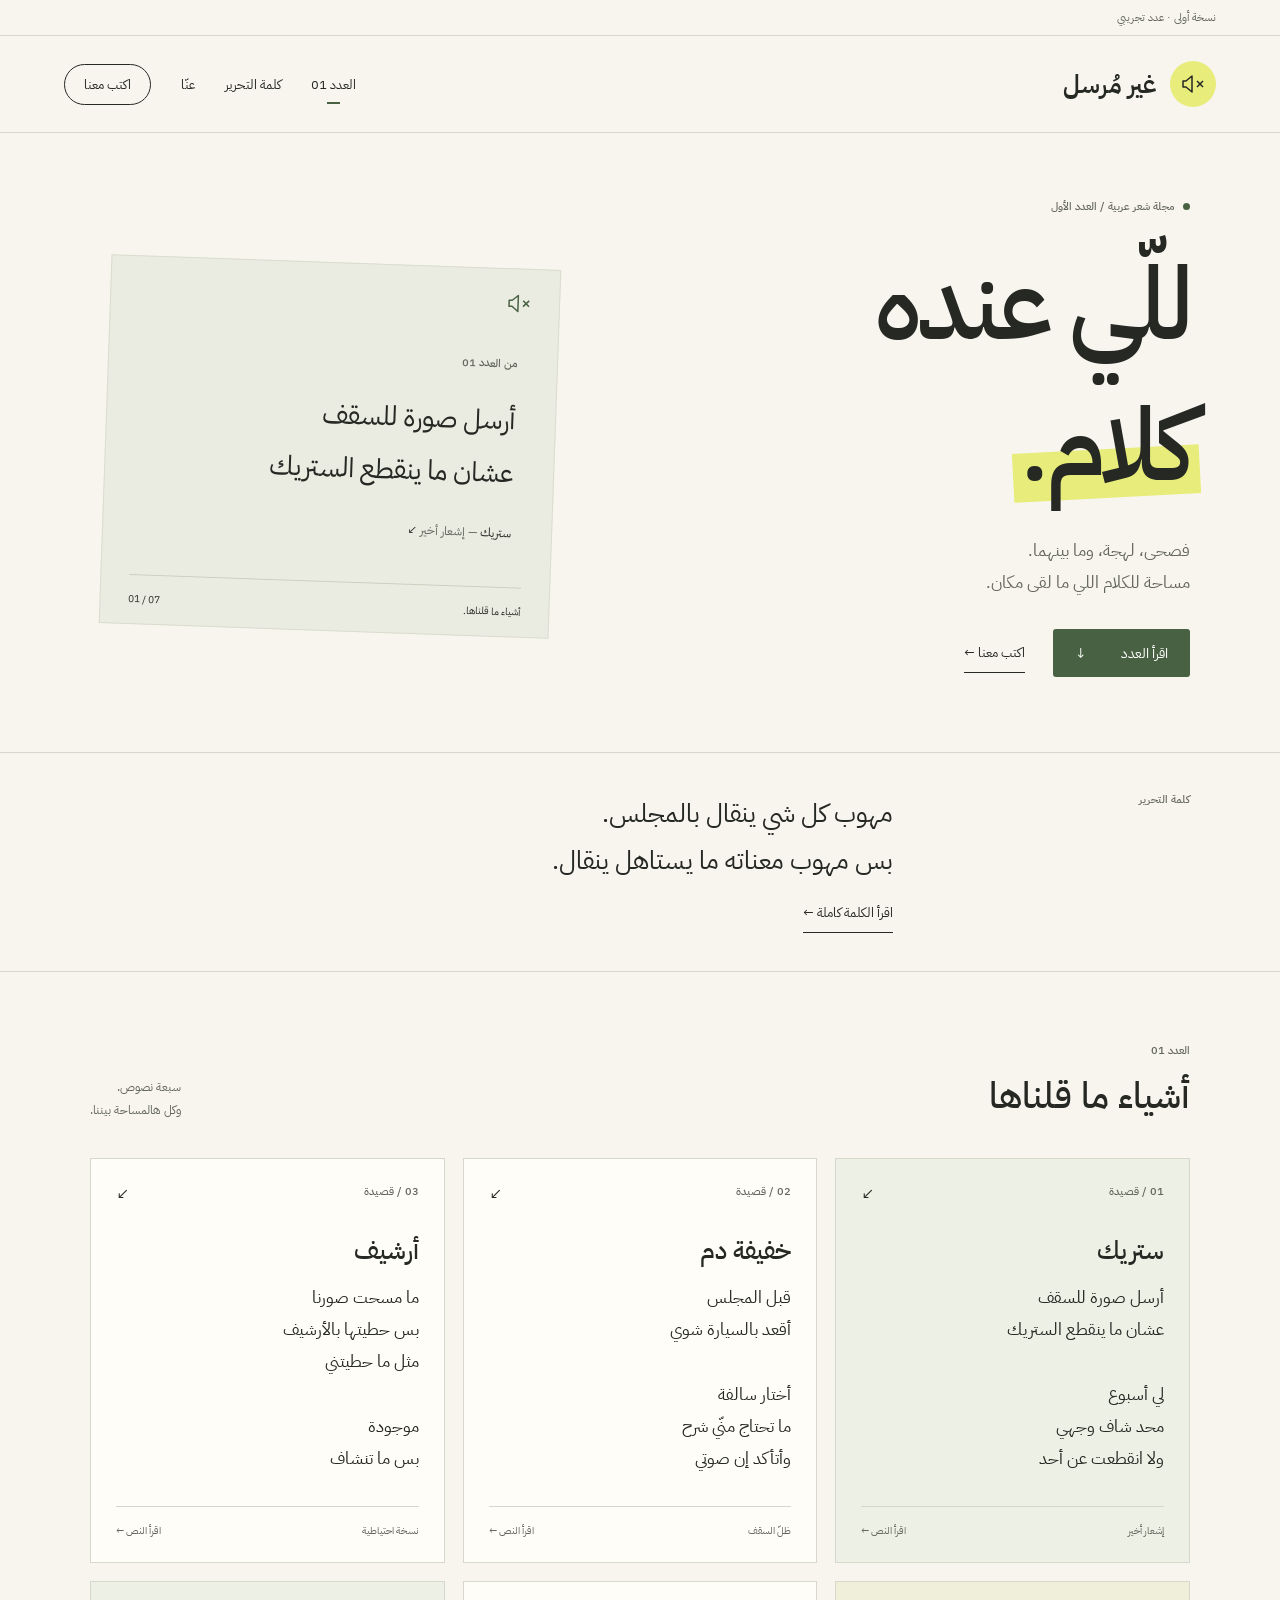
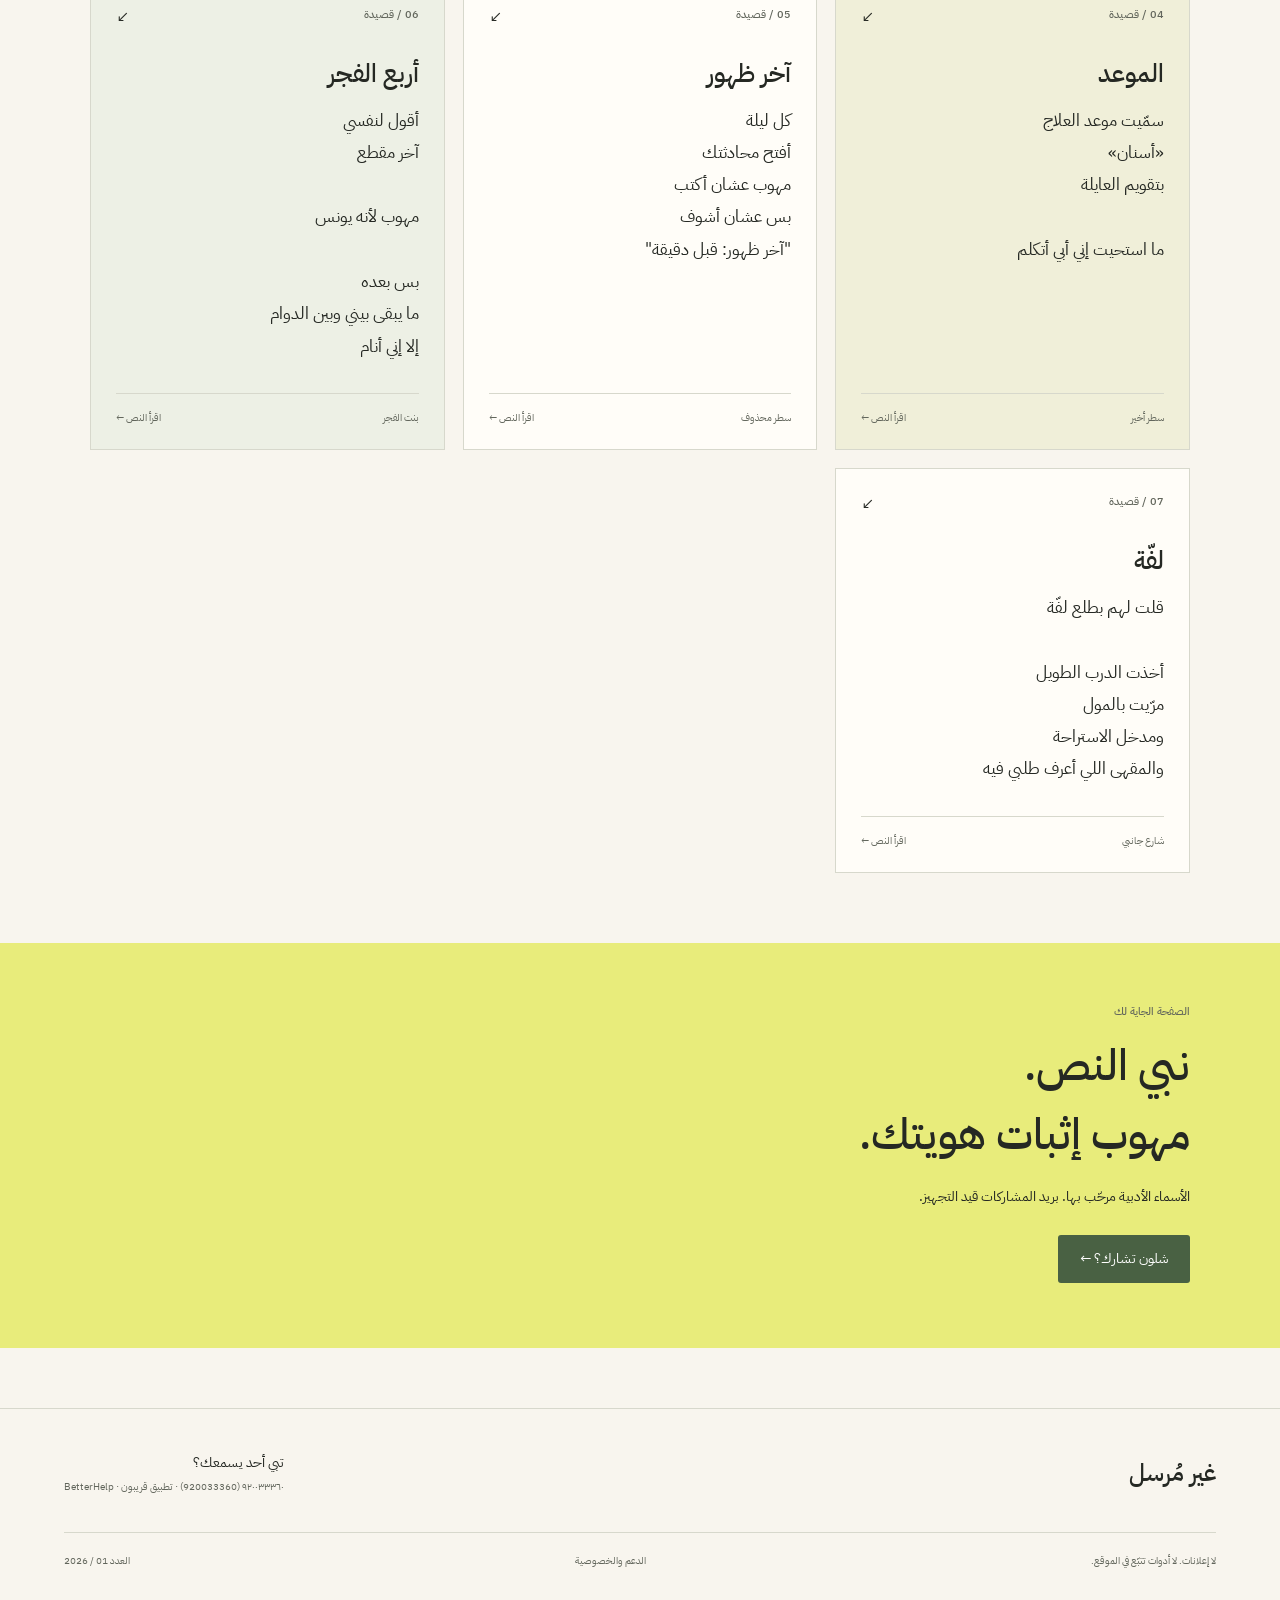
==== commit d4dad6bb: "Reorder poems" ====
--- a/index.html
+++ b/index.html
@@ -10,31 +10,31 @@
 
 أختار سالفة
 ما تحتاج منّي شرح
-وأتأكد إن صوتي</div><div class="card-bottom"><span>ظلّ السقف</span><span>اقرأ النص ←</span></div></a><a class="poem-card card-2" href="the-appointment.html"><div class="card-top"><span class="micro">03 / قصيدة</span><span aria-hidden="true">↙</span></div><h3>الموعد</h3><div class="card-lines">سمّيت موعد العلاج
+وأتأكد إن صوتي</div><div class="card-bottom"><span>ظلّ السقف</span><span>اقرأ النص ←</span></div></a><a class="poem-card card-2" href="archive.html"><div class="card-top"><span class="micro">03 / قصيدة</span><span aria-hidden="true">↙</span></div><h3>أرشيف</h3><div class="card-lines">ما مسحت صورنا
+بس حطيتها بالأرشيف
+مثل ما حطيتني
+
+موجودة
+بس ما تنشاف</div><div class="card-bottom"><span>نسخة احتياطية</span><span>اقرأ النص ←</span></div></a><a class="poem-card card-3" href="the-appointment.html"><div class="card-top"><span class="micro">04 / قصيدة</span><span aria-hidden="true">↙</span></div><h3>الموعد</h3><div class="card-lines">سمّيت موعد العلاج
 «أسنان»
 بتقويم العايلة
 
 ما استحيت إني أبي أتكلم
-</div><div class="card-bottom"><span>سطر أخير</span><span>اقرأ النص ←</span></div></a><a class="poem-card card-3" href="4am.html"><div class="card-top"><span class="micro">04 / قصيدة</span><span aria-hidden="true">↙</span></div><h3>أربع الفجر</h3><div class="card-lines">أقول لنفسي
+</div><div class="card-bottom"><span>سطر أخير</span><span>اقرأ النص ←</span></div></a><a class="poem-card card-4" href="last-seen.html"><div class="card-top"><span class="micro">05 / قصيدة</span><span aria-hidden="true">↙</span></div><h3>آخر ظهور</h3><div class="card-lines">كل ليلة
+أفتح محادثتك
+مهوب عشان أكتب
+بس عشان أشوف
+"آخر ظهور: قبل دقيقة"
+</div><div class="card-bottom"><span>سطر محذوف</span><span>اقرأ النص ←</span></div></a><a class="poem-card card-0" href="4am.html"><div class="card-top"><span class="micro">06 / قصيدة</span><span aria-hidden="true">↙</span></div><h3>أربع الفجر</h3><div class="card-lines">أقول لنفسي
 آخر مقطع
 
 مهوب لأنه يونس
 
 بس بعده
 ما يبقى بيني وبين الدوام
-إلا إني أنام</div><div class="card-bottom"><span>بنت الفجر</span><span>اقرأ النص ←</span></div></a><a class="poem-card card-4" href="a-drive.html"><div class="card-top"><span class="micro">05 / قصيدة</span><span aria-hidden="true">↙</span></div><h3>لفّة</h3><div class="card-lines">قلت لهم بطلع لفّة
+إلا إني أنام</div><div class="card-bottom"><span>بنت الفجر</span><span>اقرأ النص ←</span></div></a><a class="poem-card card-1" href="a-drive.html"><div class="card-top"><span class="micro">07 / قصيدة</span><span aria-hidden="true">↙</span></div><h3>لفّة</h3><div class="card-lines">قلت لهم بطلع لفّة
 
 أخذت الدرب الطويل
 مرّيت بالمول
 ومدخل الاستراحة
-والمقهى اللي أعرف طلبي فيه</div><div class="card-bottom"><span>شارع جانبي</span><span>اقرأ النص ←</span></div></a><a class="poem-card card-0" href="last-seen.html"><div class="card-top"><span class="micro">06 / قصيدة</span><span aria-hidden="true">↙</span></div><h3>آخر ظهور</h3><div class="card-lines">كل ليلة
-أفتح محادثتك
-مهوب عشان أكتب
-بس عشان أشوف
-"آخر ظهور: قبل دقيقة"
-</div><div class="card-bottom"><span>سطر محذوف</span><span>اقرأ النص ←</span></div></a><a class="poem-card card-1" href="archive.html"><div class="card-top"><span class="micro">07 / قصيدة</span><span aria-hidden="true">↙</span></div><h3>أرشيف</h3><div class="card-lines">ما مسحت صورنا
-بس حطيتها بالأرشيف
-مثل ما حطيتني
-
-موجودة
-بس ما تنشاف</div><div class="card-bottom"><span>نسخة احتياطية</span><span>اقرأ النص ←</span></div></a></div></section><section class="invitation"><span class="micro">الصفحة الجاية لك</span><h2>نبي النص.<br/>مهوب إثبات هويتك.</h2><p>الأسماء الأدبية مرحّب بها. بريد المشاركات قيد التجهيز.</p><a class="button" href="submit.html">شلون تشارك؟ ←</a></section></main><footer><div class="footer-top"><a class="footer-brand" href="index.html">غير مُرسل</a><div class="resource">تبي أحد يسمعك؟<small><a href="tel:+966920033360">٩٢٠٠٣٣٣٦٠ <span dir="ltr">(920033360)</span></a> · <a href="https://my.gov.sa/ar/services/116567" rel="noreferrer">تطبيق قريبون</a> · <a href="https://www.betterhelp.com/" rel="noreferrer">BetterHelp</a></small></div></div><div class="footer-bottom"><span>لا إعلانات. لا أدوات تتبّع في الموقع.</span><a href="resources.html">الدعم والخصوصية</a><span>العدد 01 / 2026</span></div></footer></body></html>+والمقهى اللي أعرف طلبي فيه</div><div class="card-bottom"><span>شارع جانبي</span><span>اقرأ النص ←</span></div></a></div></section><section class="invitation"><span class="micro">الصفحة الجاية لك</span><h2>نبي النص.<br/>مهوب إثبات هويتك.</h2><p>الأسماء الأدبية مرحّب بها. بريد المشاركات قيد التجهيز.</p><a class="button" href="submit.html">شلون تشارك؟ ←</a></section></main><footer><div class="footer-top"><a class="footer-brand" href="index.html">غير مُرسل</a><div class="resource">تبي أحد يسمعك؟<small><a href="tel:+966920033360">٩٢٠٠٣٣٣٦٠ <span dir="ltr">(920033360)</span></a> · <a href="https://my.gov.sa/ar/services/116567" rel="noreferrer">تطبيق قريبون</a> · <a href="https://www.betterhelp.com/" rel="noreferrer">BetterHelp</a></small></div></div><div class="footer-bottom"><span>لا إعلانات. لا أدوات تتبّع في الموقع.</span><a href="resources.html">الدعم والخصوصية</a><span>العدد 01 / 2026</span></div></footer></body></html>
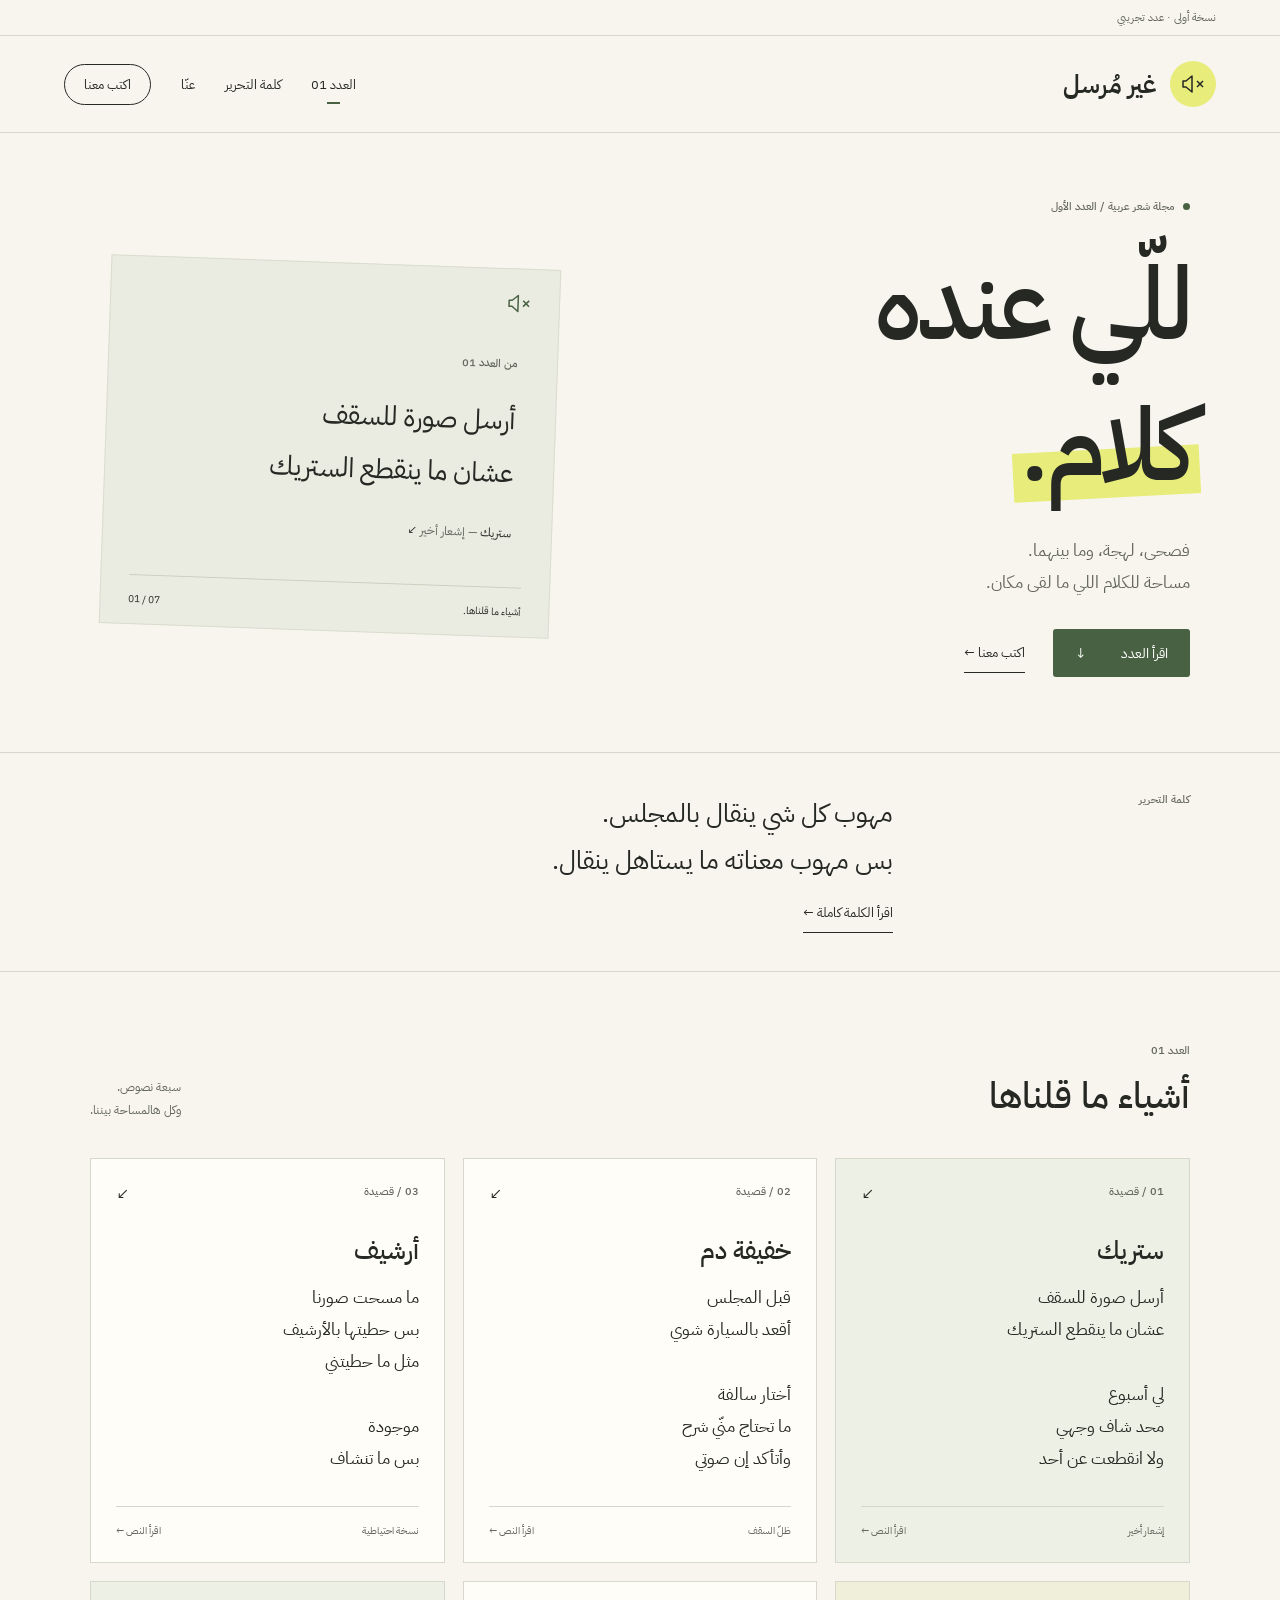
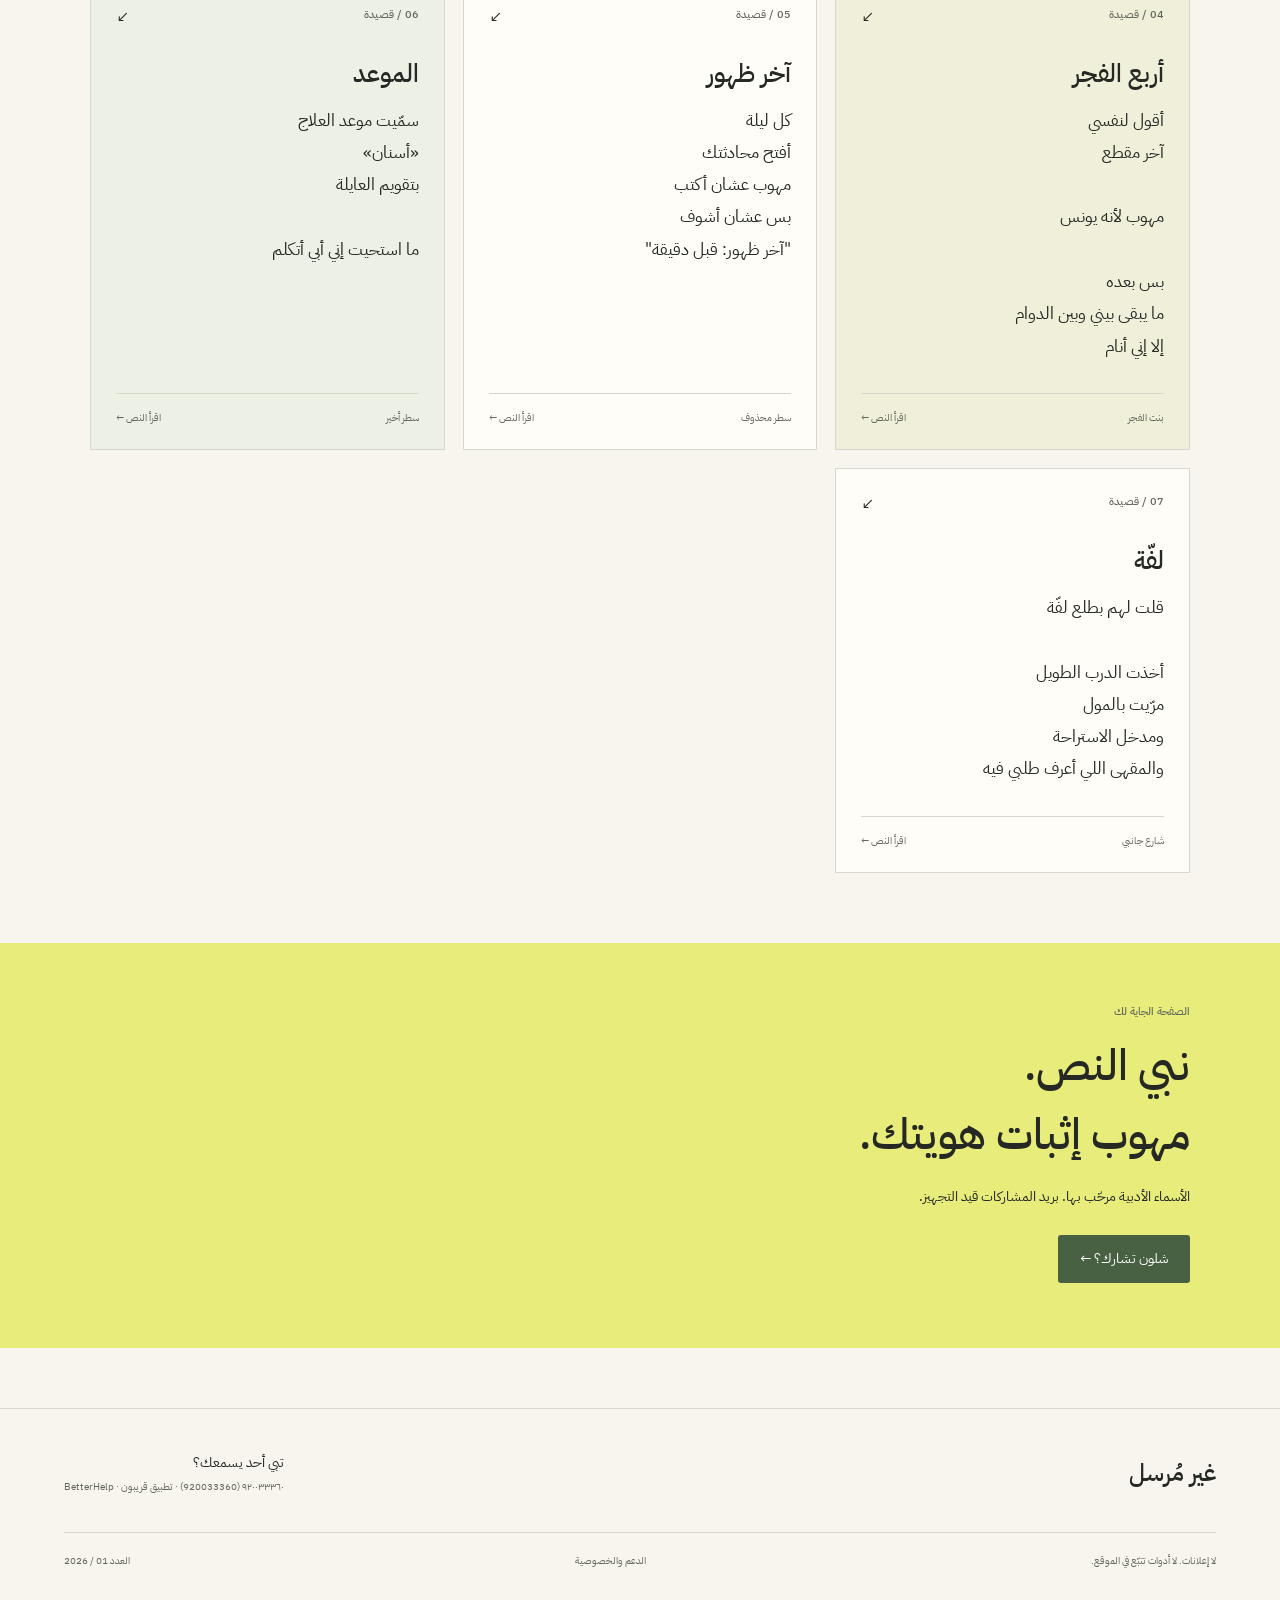
==== commit e9807d6f: "Swap poems 4 and 6" ====
--- a/index.html
+++ b/index.html
@@ -15,24 +15,24 @@
 مثل ما حطيتني
 
 موجودة
-بس ما تنشاف</div><div class="card-bottom"><span>نسخة احتياطية</span><span>اقرأ النص ←</span></div></a><a class="poem-card card-3" href="the-appointment.html"><div class="card-top"><span class="micro">04 / قصيدة</span><span aria-hidden="true">↙</span></div><h3>الموعد</h3><div class="card-lines">سمّيت موعد العلاج
-«أسنان»
-بتقويم العايلة
-
-ما استحيت إني أبي أتكلم
-</div><div class="card-bottom"><span>سطر أخير</span><span>اقرأ النص ←</span></div></a><a class="poem-card card-4" href="last-seen.html"><div class="card-top"><span class="micro">05 / قصيدة</span><span aria-hidden="true">↙</span></div><h3>آخر ظهور</h3><div class="card-lines">كل ليلة
-أفتح محادثتك
-مهوب عشان أكتب
-بس عشان أشوف
-"آخر ظهور: قبل دقيقة"
-</div><div class="card-bottom"><span>سطر محذوف</span><span>اقرأ النص ←</span></div></a><a class="poem-card card-0" href="4am.html"><div class="card-top"><span class="micro">06 / قصيدة</span><span aria-hidden="true">↙</span></div><h3>أربع الفجر</h3><div class="card-lines">أقول لنفسي
+بس ما تنشاف</div><div class="card-bottom"><span>نسخة احتياطية</span><span>اقرأ النص ←</span></div></a><a class="poem-card card-3" href="4am.html"><div class="card-top"><span class="micro">04 / قصيدة</span><span aria-hidden="true">↙</span></div><h3>أربع الفجر</h3><div class="card-lines">أقول لنفسي
 آخر مقطع
 
 مهوب لأنه يونس
 
 بس بعده
 ما يبقى بيني وبين الدوام
-إلا إني أنام</div><div class="card-bottom"><span>بنت الفجر</span><span>اقرأ النص ←</span></div></a><a class="poem-card card-1" href="a-drive.html"><div class="card-top"><span class="micro">07 / قصيدة</span><span aria-hidden="true">↙</span></div><h3>لفّة</h3><div class="card-lines">قلت لهم بطلع لفّة
+إلا إني أنام</div><div class="card-bottom"><span>بنت الفجر</span><span>اقرأ النص ←</span></div></a><a class="poem-card card-4" href="last-seen.html"><div class="card-top"><span class="micro">05 / قصيدة</span><span aria-hidden="true">↙</span></div><h3>آخر ظهور</h3><div class="card-lines">كل ليلة
+أفتح محادثتك
+مهوب عشان أكتب
+بس عشان أشوف
+"آخر ظهور: قبل دقيقة"
+</div><div class="card-bottom"><span>سطر محذوف</span><span>اقرأ النص ←</span></div></a><a class="poem-card card-0" href="the-appointment.html"><div class="card-top"><span class="micro">06 / قصيدة</span><span aria-hidden="true">↙</span></div><h3>الموعد</h3><div class="card-lines">سمّيت موعد العلاج
+«أسنان»
+بتقويم العايلة
+
+ما استحيت إني أبي أتكلم
+</div><div class="card-bottom"><span>سطر أخير</span><span>اقرأ النص ←</span></div></a><a class="poem-card card-1" href="a-drive.html"><div class="card-top"><span class="micro">07 / قصيدة</span><span aria-hidden="true">↙</span></div><h3>لفّة</h3><div class="card-lines">قلت لهم بطلع لفّة
 
 أخذت الدرب الطويل
 مرّيت بالمول
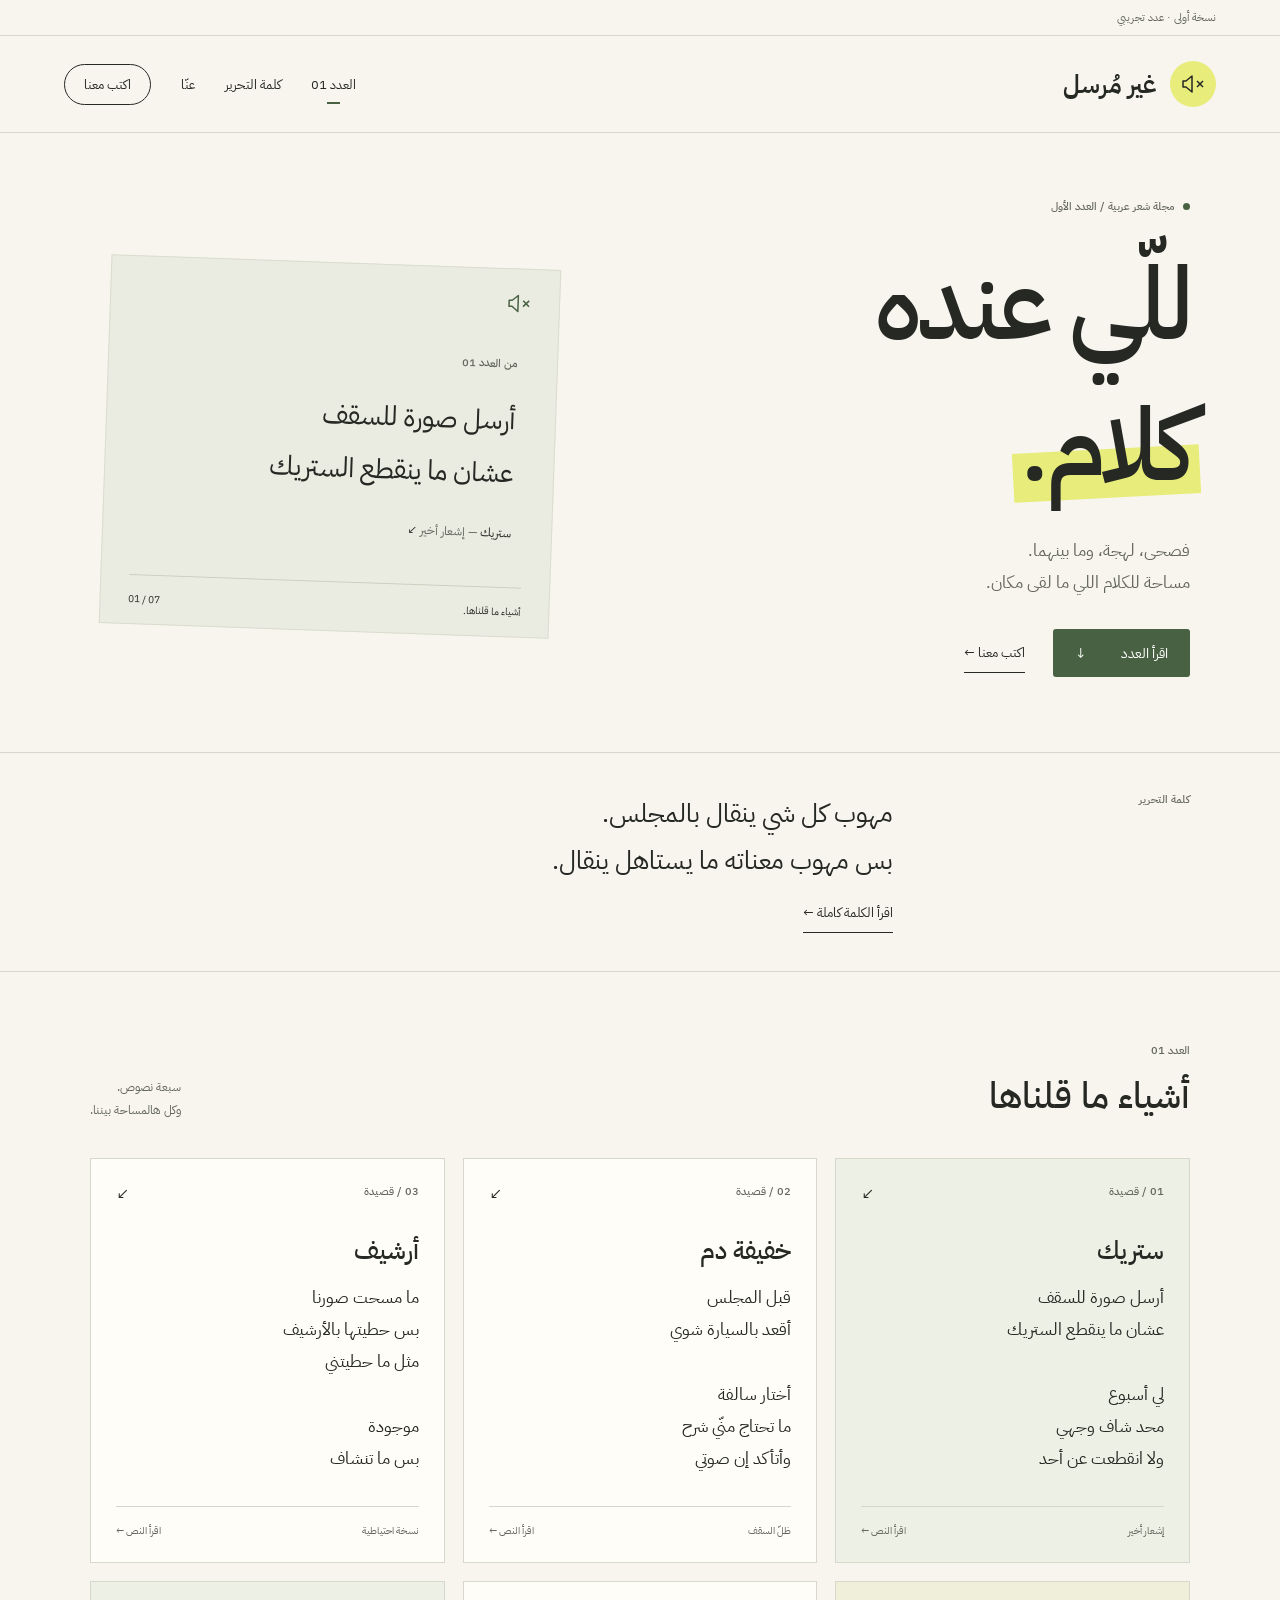
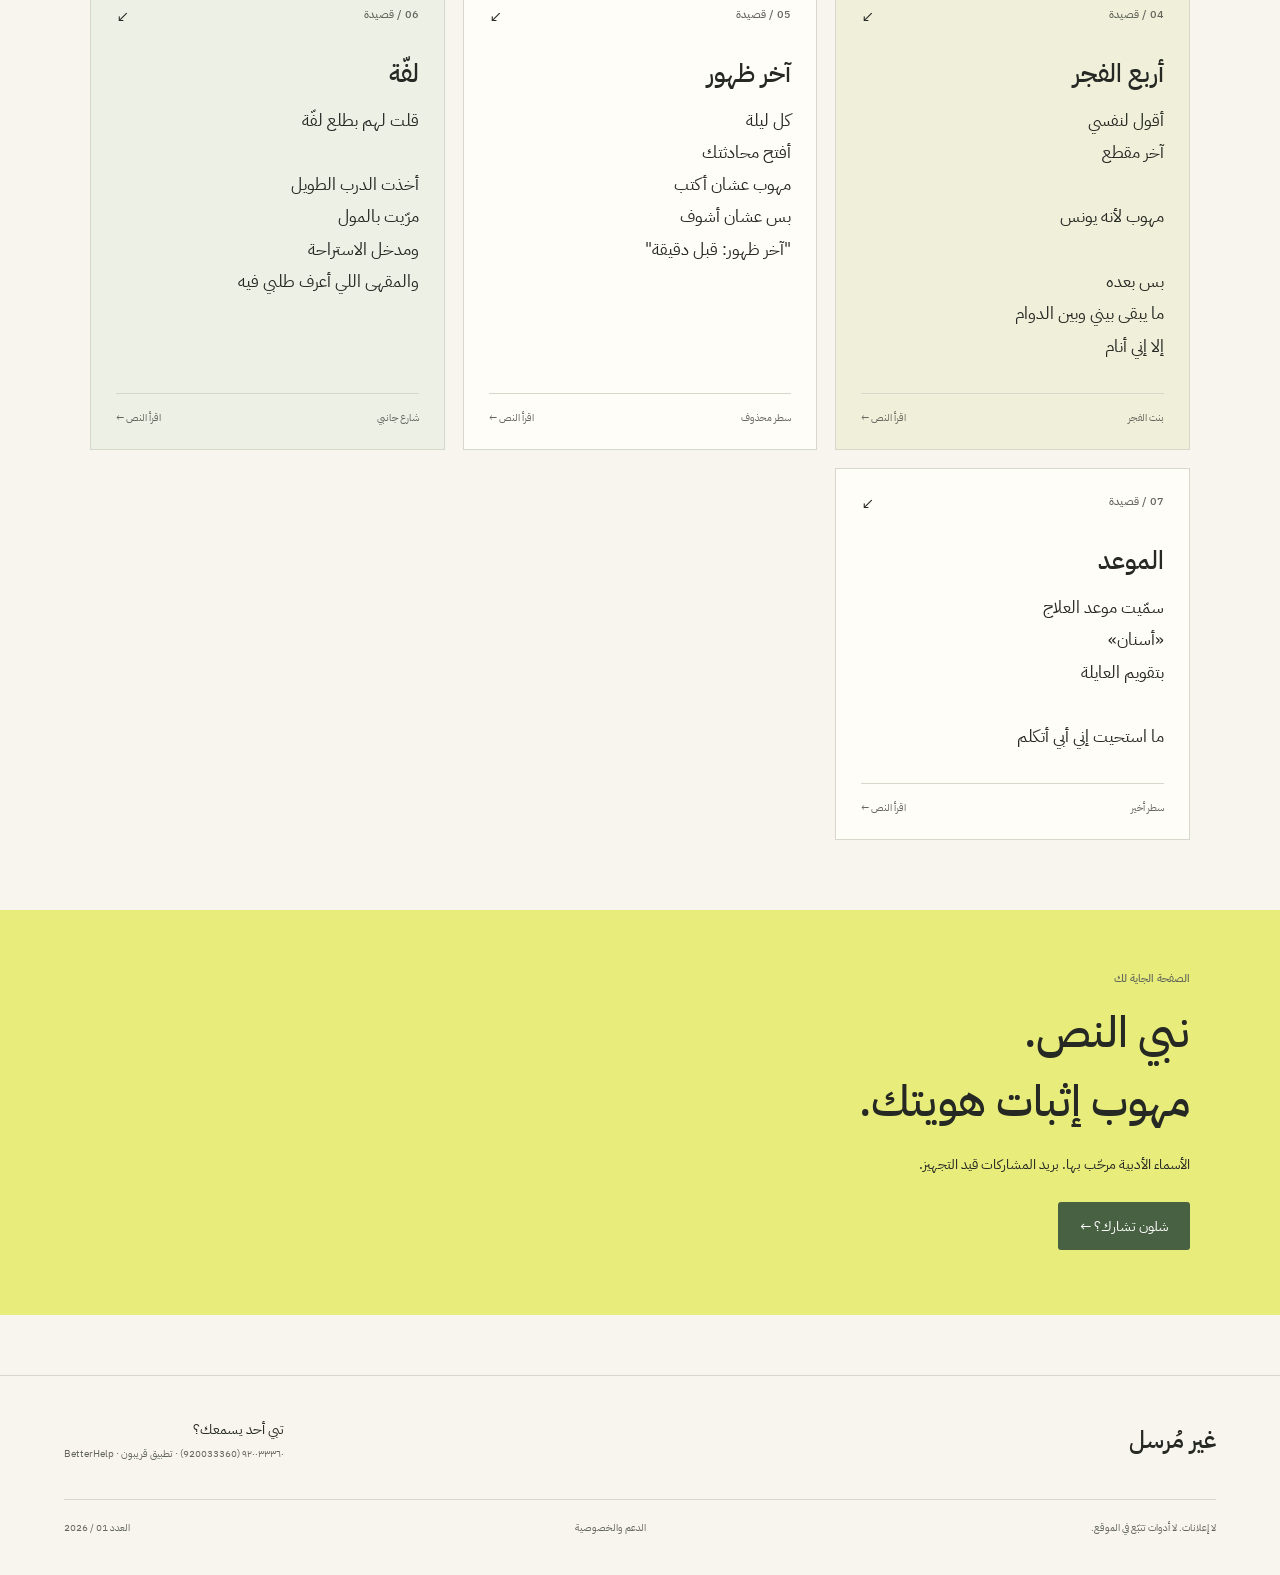
==== commit e60043bb: "Swap poems 6 and 7" ====
--- a/index.html
+++ b/index.html
@@ -27,14 +27,14 @@
 مهوب عشان أكتب
 بس عشان أشوف
 "آخر ظهور: قبل دقيقة"
-</div><div class="card-bottom"><span>سطر محذوف</span><span>اقرأ النص ←</span></div></a><a class="poem-card card-0" href="the-appointment.html"><div class="card-top"><span class="micro">06 / قصيدة</span><span aria-hidden="true">↙</span></div><h3>الموعد</h3><div class="card-lines">سمّيت موعد العلاج
+</div><div class="card-bottom"><span>سطر محذوف</span><span>اقرأ النص ←</span></div></a><a class="poem-card card-0" href="a-drive.html"><div class="card-top"><span class="micro">06 / قصيدة</span><span aria-hidden="true">↙</span></div><h3>لفّة</h3><div class="card-lines">قلت لهم بطلع لفّة
+
+أخذت الدرب الطويل
+مرّيت بالمول
+ومدخل الاستراحة
+والمقهى اللي أعرف طلبي فيه</div><div class="card-bottom"><span>شارع جانبي</span><span>اقرأ النص ←</span></div></a><a class="poem-card card-1" href="the-appointment.html"><div class="card-top"><span class="micro">07 / قصيدة</span><span aria-hidden="true">↙</span></div><h3>الموعد</h3><div class="card-lines">سمّيت موعد العلاج
 «أسنان»
 بتقويم العايلة
 
 ما استحيت إني أبي أتكلم
-</div><div class="card-bottom"><span>سطر أخير</span><span>اقرأ النص ←</span></div></a><a class="poem-card card-1" href="a-drive.html"><div class="card-top"><span class="micro">07 / قصيدة</span><span aria-hidden="true">↙</span></div><h3>لفّة</h3><div class="card-lines">قلت لهم بطلع لفّة
-
-أخذت الدرب الطويل
-مرّيت بالمول
-ومدخل الاستراحة
-والمقهى اللي أعرف طلبي فيه</div><div class="card-bottom"><span>شارع جانبي</span><span>اقرأ النص ←</span></div></a></div></section><section class="invitation"><span class="micro">الصفحة الجاية لك</span><h2>نبي النص.<br/>مهوب إثبات هويتك.</h2><p>الأسماء الأدبية مرحّب بها. بريد المشاركات قيد التجهيز.</p><a class="button" href="submit.html">شلون تشارك؟ ←</a></section></main><footer><div class="footer-top"><a class="footer-brand" href="index.html">غير مُرسل</a><div class="resource">تبي أحد يسمعك؟<small><a href="tel:+966920033360">٩٢٠٠٣٣٣٦٠ <span dir="ltr">(920033360)</span></a> · <a href="https://my.gov.sa/ar/services/116567" rel="noreferrer">تطبيق قريبون</a> · <a href="https://www.betterhelp.com/" rel="noreferrer">BetterHelp</a></small></div></div><div class="footer-bottom"><span>لا إعلانات. لا أدوات تتبّع في الموقع.</span><a href="resources.html">الدعم والخصوصية</a><span>العدد 01 / 2026</span></div></footer></body></html>+</div><div class="card-bottom"><span>سطر أخير</span><span>اقرأ النص ←</span></div></a></div></section><section class="invitation"><span class="micro">الصفحة الجاية لك</span><h2>نبي النص.<br/>مهوب إثبات هويتك.</h2><p>الأسماء الأدبية مرحّب بها. بريد المشاركات قيد التجهيز.</p><a class="button" href="submit.html">شلون تشارك؟ ←</a></section></main><footer><div class="footer-top"><a class="footer-brand" href="index.html">غير مُرسل</a><div class="resource">تبي أحد يسمعك؟<small><a href="tel:+966920033360">٩٢٠٠٣٣٣٦٠ <span dir="ltr">(920033360)</span></a> · <a href="https://my.gov.sa/ar/services/116567" rel="noreferrer">تطبيق قريبون</a> · <a href="https://www.betterhelp.com/" rel="noreferrer">BetterHelp</a></small></div></div><div class="footer-bottom"><span>لا إعلانات. لا أدوات تتبّع في الموقع.</span><a href="resources.html">الدعم والخصوصية</a><span>العدد 01 / 2026</span></div></footer></body></html>
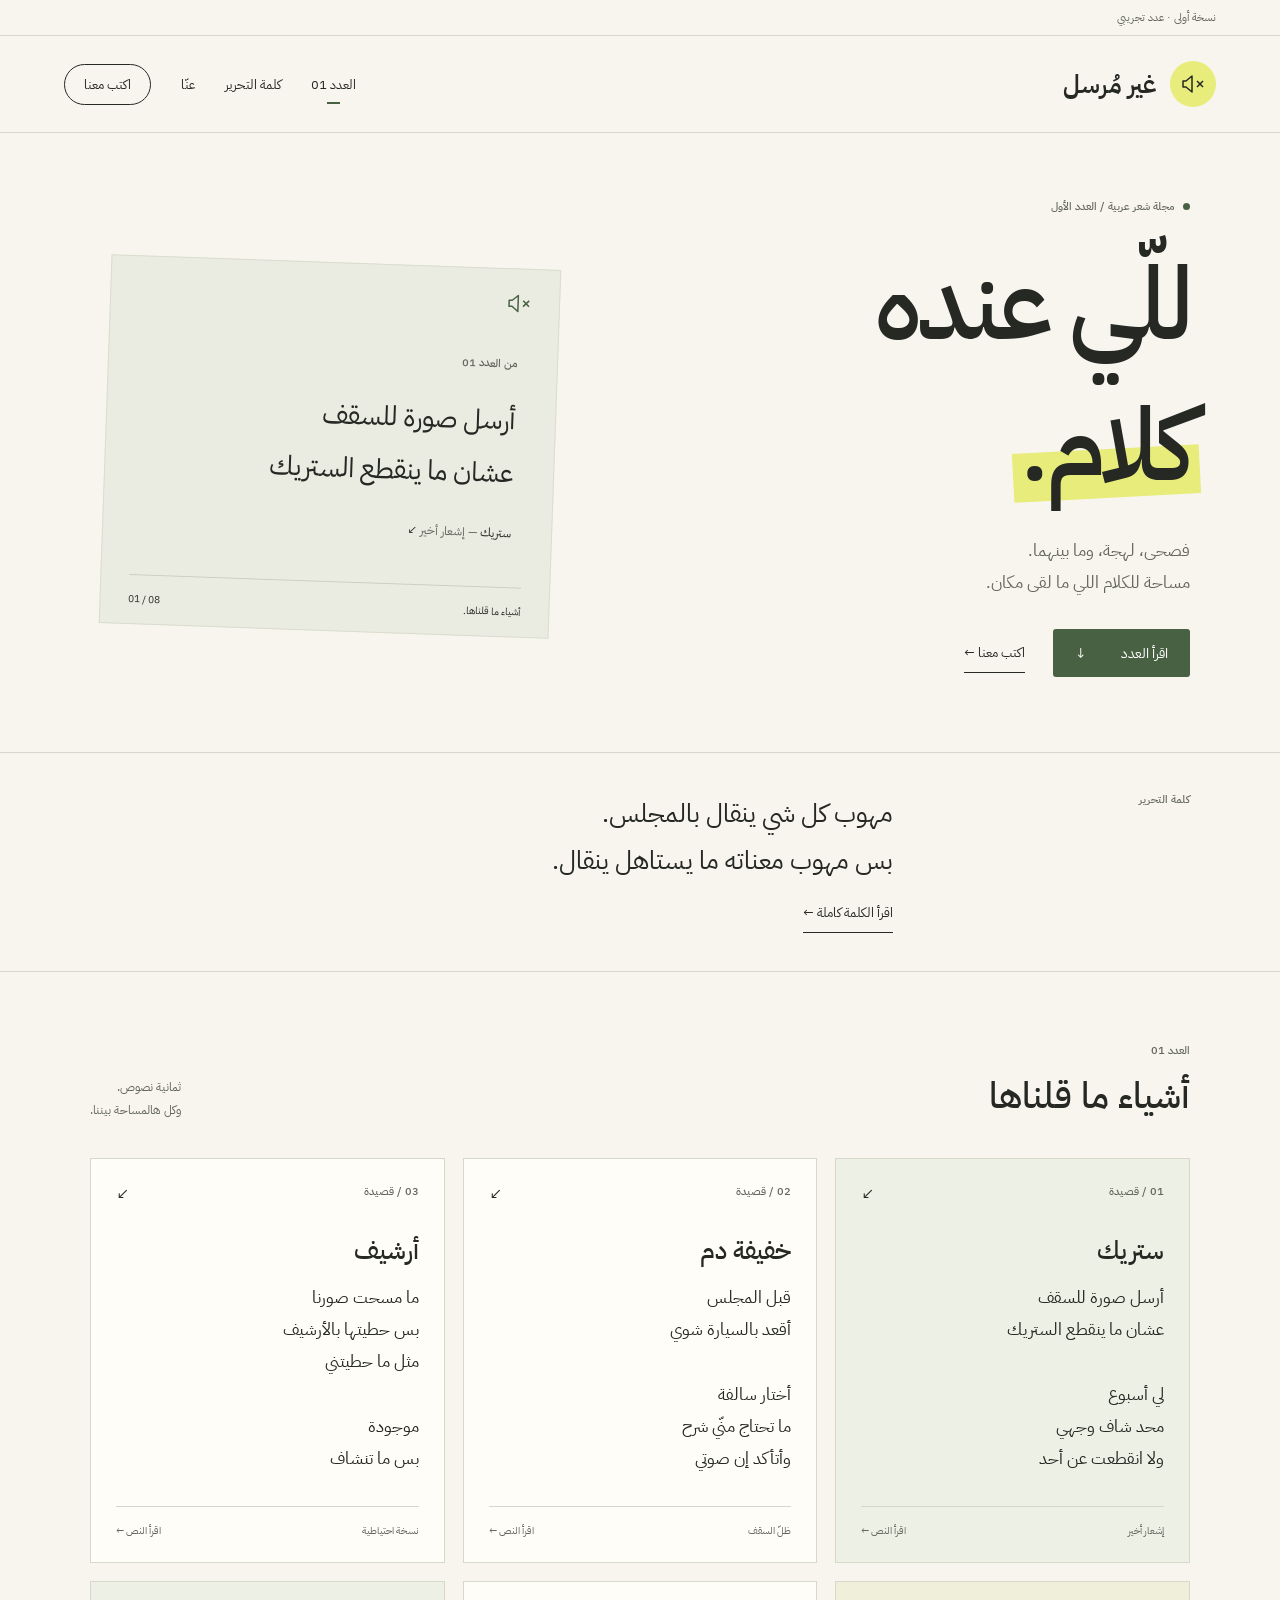
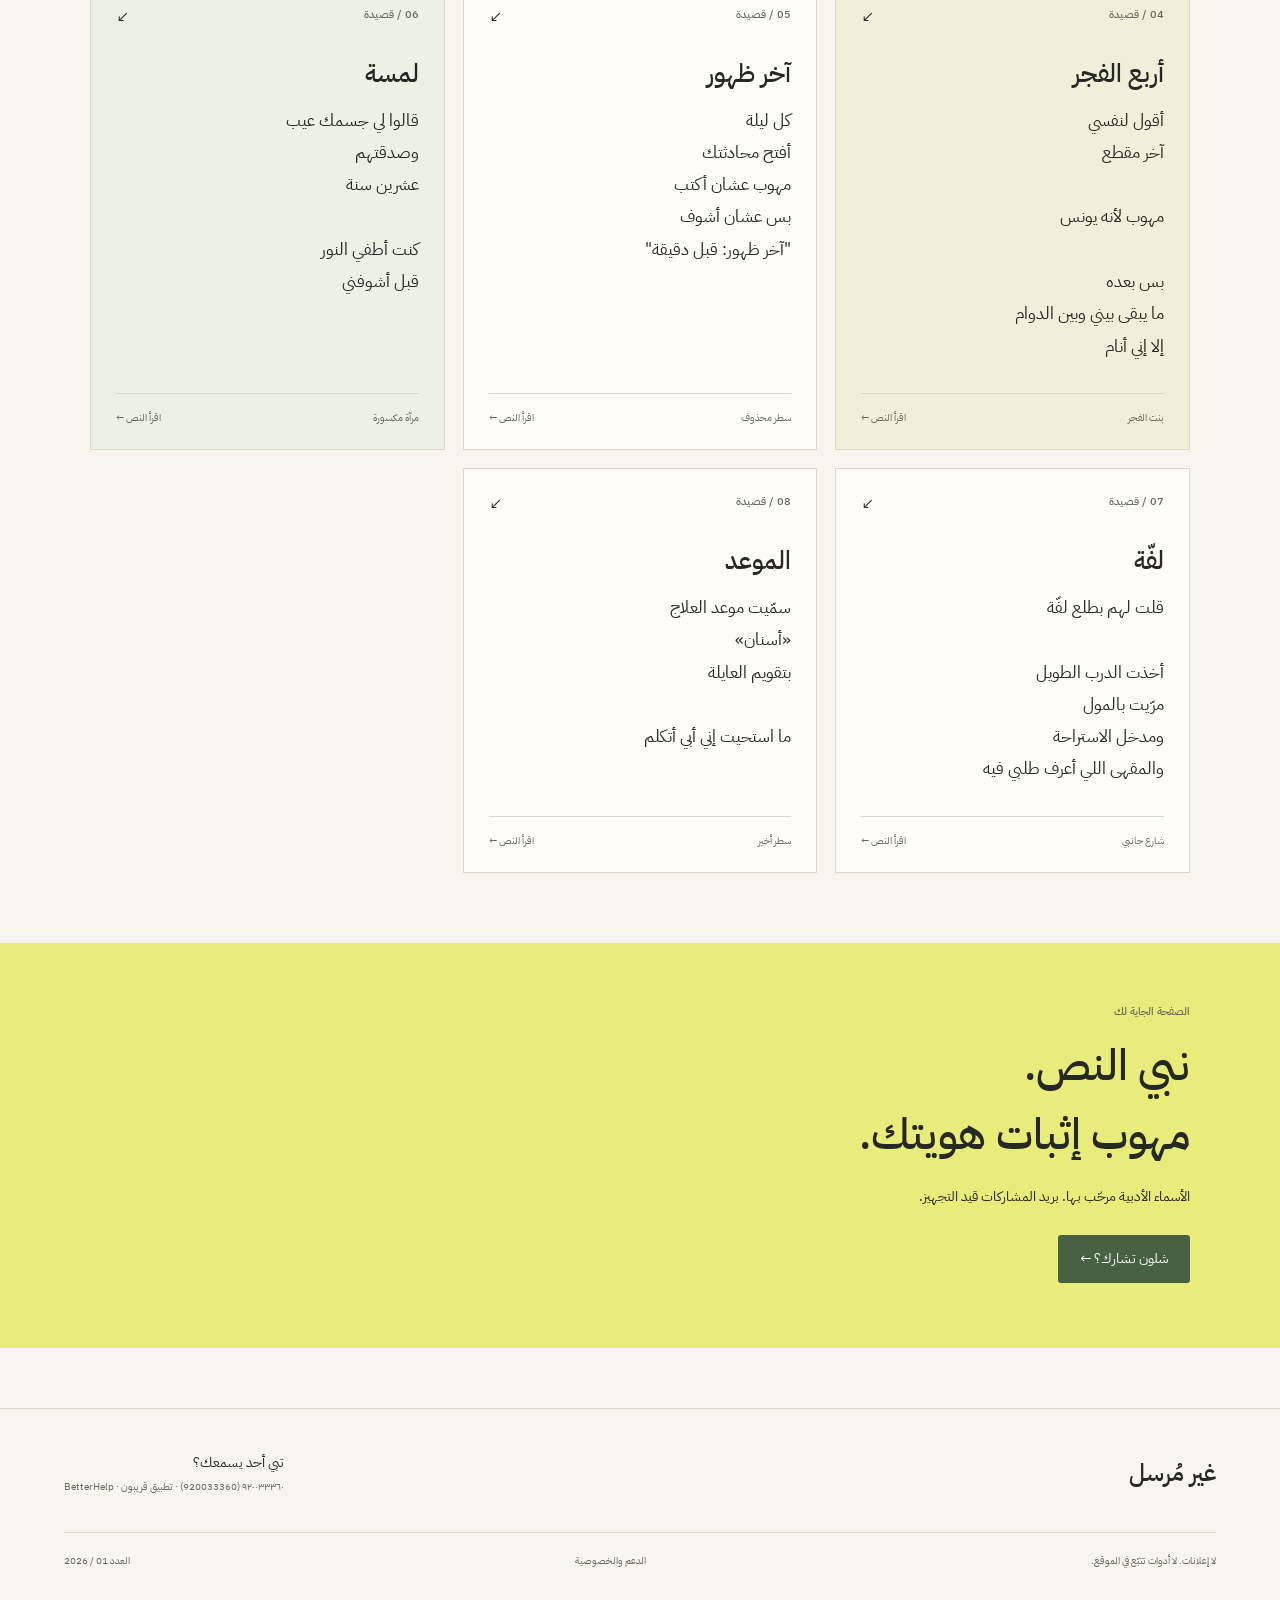
==== commit 4455753c: "Add poem 06 لمسة" ====
--- a/index.html
+++ b/index.html
@@ -1,6 +1,6 @@
 <!DOCTYPE html>
 
-<html dir="rtl" lang="ar"><head><meta charset="utf-8"/><meta content="width=device-width,initial-scale=1" name="viewport"/><meta content="noindex,nofollow" name="robots"/><meta content="غير مُرسل. مجلة شعر عربية للكلام الذي لم يجد مكانًا. العدد الأول: أشياء ما قلناها." name="description"/><meta content="#f8f5ee" name="theme-color"/><meta content="no-referrer" name="referrer"/><title>العدد الأول — غير مُرسل</title><link href="assets/favicon.svg" rel="icon" type="image/svg+xml"/><link href="assets/fonts.css" rel="stylesheet"/><link href="assets/style.css" rel="stylesheet"/></head><body><a class="skip" href="#main">إلى المحتوى</a><div class="pilot"><span>نسخة أولى · عدد تجريبي</span></div><header class="masthead"><a aria-label="غير مُرسل — الرئيسية" class="brand" href="index.html"><svg aria-hidden="true" fill="none" height="24" viewbox="0 0 24 24" width="24"><path d="M11 4 5 9H2v6h3l6 5V4Z" stroke="currentColor" stroke-linejoin="round" stroke-width="1.5"></path><path d="m16 9 6 6m0-6-6 6" stroke="currentColor" stroke-width="1.5"></path></svg><span>غير مُرسل</span></a><nav aria-label="التنقل الرئيسي"><a aria-current="page" href="index.html">العدد 01</a><a href="editorial.html">كلمة التحرير</a><a href="about.html">عنّا</a><a href="submit.html">اكتب معنا</a></nav></header><main id="main"><section class="hero"><div class="hero-copy"><span class="eyebrow"><i></i> مجلة شعر عربية / العدد الأول</span><h1>للّي عنده<br/><span class="highlight">كلام.</span></h1><p class="hero-sub">فصحى، لهجة، وما بينهما.<br/>مساحة للكلام اللي ما لقى مكان.</p><div class="actions"><a class="button" href="#issue">اقرأ العدد <span>↓</span></a><a class="text-link" href="submit.html">اكتب معنا ←</a></div></div><div class="hero-art"><div class="orbit"><svg aria-hidden="true" fill="none" height="24" viewbox="0 0 24 24" width="24"><path d="M11 4 5 9H2v6h3l6 5V4Z" stroke="currentColor" stroke-linejoin="round" stroke-width="1.5"></path><path d="m16 9 6 6m0-6-6 6" stroke="currentColor" stroke-width="1.5"></path></svg></div><div class="fragment"><span class="micro">من العدد 01</span><p>أرسل صورة للسقف<br/>عشان ما ينقطع الستريك</p><a href="streak.html">ستريك <span>— إشعار أخير</span> ↙</a></div><div class="art-caption"><span>أشياء ما قلناها.</span><span dir="ltr">01 / 07</span></div></div></section><section class="editorial-teaser"><span class="micro">كلمة التحرير</span><div><h2>مهوب كل شي ينقال بالمجلس.<br/>بس مهوب معناته ما يستاهل ينقال.</h2><a class="text-link" href="editorial.html">اقرأ الكلمة كاملة ←</a></div></section><section class="issue" id="issue"><div class="section-head"><div><span class="micro">العدد 01</span><h2>أشياء ما قلناها</h2></div><p>سبعة نصوص.<br/>وكل هالمساحة بيننا.</p></div><div class="poem-grid"><a class="poem-card card-0" href="streak.html"><div class="card-top"><span class="micro">01 / قصيدة</span><span aria-hidden="true">↙</span></div><h3>ستريك</h3><div class="card-lines">أرسل صورة للسقف
+<html dir="rtl" lang="ar"><head><meta charset="utf-8"/><meta content="width=device-width,initial-scale=1" name="viewport"/><meta content="noindex,nofollow" name="robots"/><meta content="غير مُرسل. مجلة شعر عربية للكلام الذي لم يجد مكانًا. العدد الأول: أشياء ما قلناها." name="description"/><meta content="#f8f5ee" name="theme-color"/><meta content="no-referrer" name="referrer"/><title>العدد الأول — غير مُرسل</title><link href="assets/favicon.svg" rel="icon" type="image/svg+xml"/><link href="assets/fonts.css" rel="stylesheet"/><link href="assets/style.css" rel="stylesheet"/></head><body><a class="skip" href="#main">إلى المحتوى</a><div class="pilot"><span>نسخة أولى · عدد تجريبي</span></div><header class="masthead"><a aria-label="غير مُرسل — الرئيسية" class="brand" href="index.html"><svg aria-hidden="true" fill="none" height="24" viewbox="0 0 24 24" width="24"><path d="M11 4 5 9H2v6h3l6 5V4Z" stroke="currentColor" stroke-linejoin="round" stroke-width="1.5"></path><path d="m16 9 6 6m0-6-6 6" stroke="currentColor" stroke-width="1.5"></path></svg><span>غير مُرسل</span></a><nav aria-label="التنقل الرئيسي"><a aria-current="page" href="index.html">العدد 01</a><a href="editorial.html">كلمة التحرير</a><a href="about.html">عنّا</a><a href="submit.html">اكتب معنا</a></nav></header><main id="main"><section class="hero"><div class="hero-copy"><span class="eyebrow"><i></i> مجلة شعر عربية / العدد الأول</span><h1>للّي عنده<br/><span class="highlight">كلام.</span></h1><p class="hero-sub">فصحى، لهجة، وما بينهما.<br/>مساحة للكلام اللي ما لقى مكان.</p><div class="actions"><a class="button" href="#issue">اقرأ العدد <span>↓</span></a><a class="text-link" href="submit.html">اكتب معنا ←</a></div></div><div class="hero-art"><div class="orbit"><svg aria-hidden="true" fill="none" height="24" viewbox="0 0 24 24" width="24"><path d="M11 4 5 9H2v6h3l6 5V4Z" stroke="currentColor" stroke-linejoin="round" stroke-width="1.5"></path><path d="m16 9 6 6m0-6-6 6" stroke="currentColor" stroke-width="1.5"></path></svg></div><div class="fragment"><span class="micro">من العدد 01</span><p>أرسل صورة للسقف<br/>عشان ما ينقطع الستريك</p><a href="streak.html">ستريك <span>— إشعار أخير</span> ↙</a></div><div class="art-caption"><span>أشياء ما قلناها.</span><span dir="ltr">01 / 08</span></div></div></section><section class="editorial-teaser"><span class="micro">كلمة التحرير</span><div><h2>مهوب كل شي ينقال بالمجلس.<br/>بس مهوب معناته ما يستاهل ينقال.</h2><a class="text-link" href="editorial.html">اقرأ الكلمة كاملة ←</a></div></section><section class="issue" id="issue"><div class="section-head"><div><span class="micro">العدد 01</span><h2>أشياء ما قلناها</h2></div><p>ثمانية نصوص.<br/>وكل هالمساحة بيننا.</p></div><div class="poem-grid"><a class="poem-card card-0" href="streak.html"><div class="card-top"><span class="micro">01 / قصيدة</span><span aria-hidden="true">↙</span></div><h3>ستريك</h3><div class="card-lines">أرسل صورة للسقف
 عشان ما ينقطع الستريك
 
 لي أسبوع
@@ -27,12 +27,17 @@
 مهوب عشان أكتب
 بس عشان أشوف
 "آخر ظهور: قبل دقيقة"
-</div><div class="card-bottom"><span>سطر محذوف</span><span>اقرأ النص ←</span></div></a><a class="poem-card card-0" href="a-drive.html"><div class="card-top"><span class="micro">06 / قصيدة</span><span aria-hidden="true">↙</span></div><h3>لفّة</h3><div class="card-lines">قلت لهم بطلع لفّة
+</div><div class="card-bottom"><span>سطر محذوف</span><span>اقرأ النص ←</span></div></a><a class="poem-card card-0" href="touch.html"><div class="card-top"><span class="micro">06 / قصيدة</span><span aria-hidden="true">↙</span></div><h3>لمسة</h3><div class="card-lines">قالوا لي جسمك عيب
+وصدقتهم
+عشرين سنة
+
+كنت أطفي النور
+قبل أشوفني</div><div class="card-bottom"><span>مرآة مكسورة</span><span>اقرأ النص ←</span></div></a><a class="poem-card card-1" href="a-drive.html"><div class="card-top"><span class="micro">07 / قصيدة</span><span aria-hidden="true">↙</span></div><h3>لفّة</h3><div class="card-lines">قلت لهم بطلع لفّة
 
 أخذت الدرب الطويل
 مرّيت بالمول
 ومدخل الاستراحة
-والمقهى اللي أعرف طلبي فيه</div><div class="card-bottom"><span>شارع جانبي</span><span>اقرأ النص ←</span></div></a><a class="poem-card card-1" href="the-appointment.html"><div class="card-top"><span class="micro">07 / قصيدة</span><span aria-hidden="true">↙</span></div><h3>الموعد</h3><div class="card-lines">سمّيت موعد العلاج
+والمقهى اللي أعرف طلبي فيه</div><div class="card-bottom"><span>شارع جانبي</span><span>اقرأ النص ←</span></div></a><a class="poem-card card-2" href="the-appointment.html"><div class="card-top"><span class="micro">08 / قصيدة</span><span aria-hidden="true">↙</span></div><h3>الموعد</h3><div class="card-lines">سمّيت موعد العلاج
 «أسنان»
 بتقويم العايلة
 
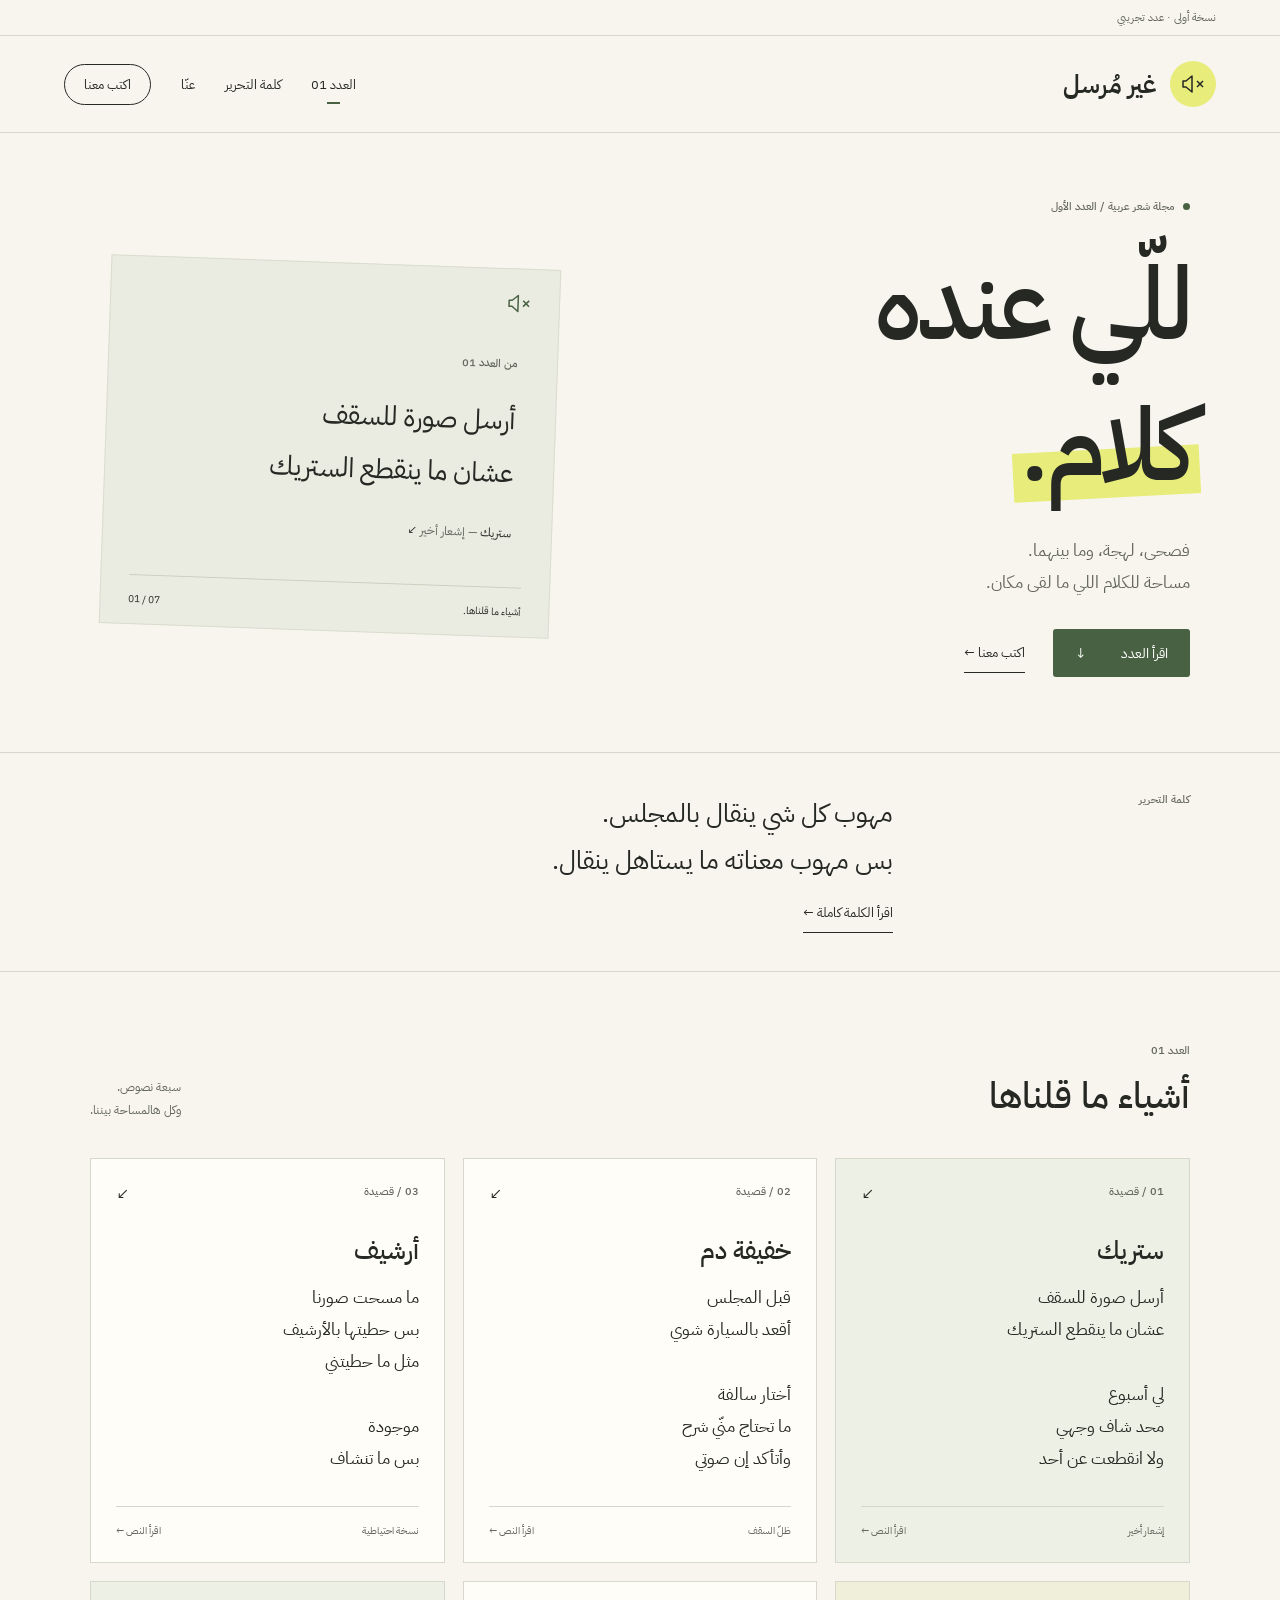
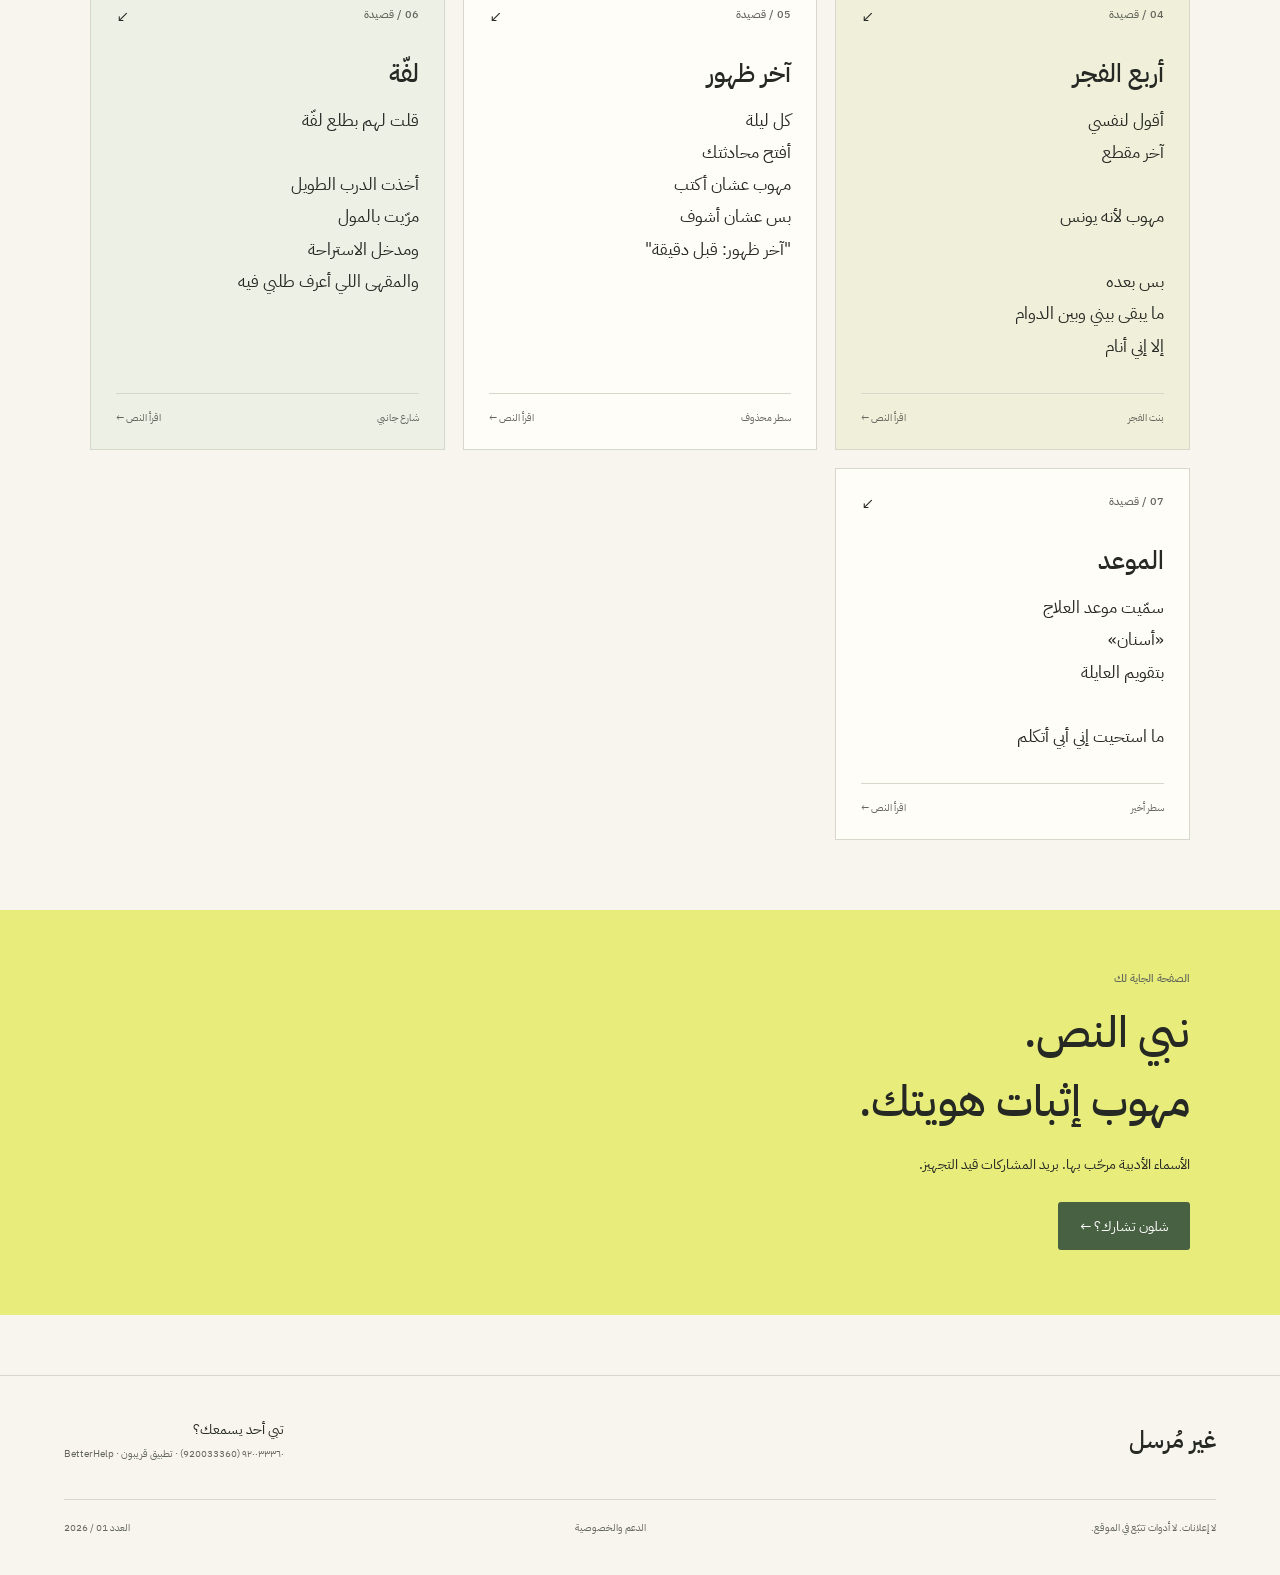
==== commit 0f36a8b7: "Remove poem لمسة" ====
--- a/index.html
+++ b/index.html
@@ -1,6 +1,6 @@
 <!DOCTYPE html>
 
-<html dir="rtl" lang="ar"><head><meta charset="utf-8"/><meta content="width=device-width,initial-scale=1" name="viewport"/><meta content="noindex,nofollow" name="robots"/><meta content="غير مُرسل. مجلة شعر عربية للكلام الذي لم يجد مكانًا. العدد الأول: أشياء ما قلناها." name="description"/><meta content="#f8f5ee" name="theme-color"/><meta content="no-referrer" name="referrer"/><title>العدد الأول — غير مُرسل</title><link href="assets/favicon.svg" rel="icon" type="image/svg+xml"/><link href="assets/fonts.css" rel="stylesheet"/><link href="assets/style.css" rel="stylesheet"/></head><body><a class="skip" href="#main">إلى المحتوى</a><div class="pilot"><span>نسخة أولى · عدد تجريبي</span></div><header class="masthead"><a aria-label="غير مُرسل — الرئيسية" class="brand" href="index.html"><svg aria-hidden="true" fill="none" height="24" viewbox="0 0 24 24" width="24"><path d="M11 4 5 9H2v6h3l6 5V4Z" stroke="currentColor" stroke-linejoin="round" stroke-width="1.5"></path><path d="m16 9 6 6m0-6-6 6" stroke="currentColor" stroke-width="1.5"></path></svg><span>غير مُرسل</span></a><nav aria-label="التنقل الرئيسي"><a aria-current="page" href="index.html">العدد 01</a><a href="editorial.html">كلمة التحرير</a><a href="about.html">عنّا</a><a href="submit.html">اكتب معنا</a></nav></header><main id="main"><section class="hero"><div class="hero-copy"><span class="eyebrow"><i></i> مجلة شعر عربية / العدد الأول</span><h1>للّي عنده<br/><span class="highlight">كلام.</span></h1><p class="hero-sub">فصحى، لهجة، وما بينهما.<br/>مساحة للكلام اللي ما لقى مكان.</p><div class="actions"><a class="button" href="#issue">اقرأ العدد <span>↓</span></a><a class="text-link" href="submit.html">اكتب معنا ←</a></div></div><div class="hero-art"><div class="orbit"><svg aria-hidden="true" fill="none" height="24" viewbox="0 0 24 24" width="24"><path d="M11 4 5 9H2v6h3l6 5V4Z" stroke="currentColor" stroke-linejoin="round" stroke-width="1.5"></path><path d="m16 9 6 6m0-6-6 6" stroke="currentColor" stroke-width="1.5"></path></svg></div><div class="fragment"><span class="micro">من العدد 01</span><p>أرسل صورة للسقف<br/>عشان ما ينقطع الستريك</p><a href="streak.html">ستريك <span>— إشعار أخير</span> ↙</a></div><div class="art-caption"><span>أشياء ما قلناها.</span><span dir="ltr">01 / 08</span></div></div></section><section class="editorial-teaser"><span class="micro">كلمة التحرير</span><div><h2>مهوب كل شي ينقال بالمجلس.<br/>بس مهوب معناته ما يستاهل ينقال.</h2><a class="text-link" href="editorial.html">اقرأ الكلمة كاملة ←</a></div></section><section class="issue" id="issue"><div class="section-head"><div><span class="micro">العدد 01</span><h2>أشياء ما قلناها</h2></div><p>ثمانية نصوص.<br/>وكل هالمساحة بيننا.</p></div><div class="poem-grid"><a class="poem-card card-0" href="streak.html"><div class="card-top"><span class="micro">01 / قصيدة</span><span aria-hidden="true">↙</span></div><h3>ستريك</h3><div class="card-lines">أرسل صورة للسقف
+<html dir="rtl" lang="ar"><head><meta charset="utf-8"/><meta content="width=device-width,initial-scale=1" name="viewport"/><meta content="noindex,nofollow" name="robots"/><meta content="غير مُرسل. مجلة شعر عربية للكلام الذي لم يجد مكانًا. العدد الأول: أشياء ما قلناها." name="description"/><meta content="#f8f5ee" name="theme-color"/><meta content="no-referrer" name="referrer"/><title>العدد الأول — غير مُرسل</title><link href="assets/favicon.svg" rel="icon" type="image/svg+xml"/><link href="assets/fonts.css" rel="stylesheet"/><link href="assets/style.css" rel="stylesheet"/></head><body><a class="skip" href="#main">إلى المحتوى</a><div class="pilot"><span>نسخة أولى · عدد تجريبي</span></div><header class="masthead"><a aria-label="غير مُرسل — الرئيسية" class="brand" href="index.html"><svg aria-hidden="true" fill="none" height="24" viewbox="0 0 24 24" width="24"><path d="M11 4 5 9H2v6h3l6 5V4Z" stroke="currentColor" stroke-linejoin="round" stroke-width="1.5"></path><path d="m16 9 6 6m0-6-6 6" stroke="currentColor" stroke-width="1.5"></path></svg><span>غير مُرسل</span></a><nav aria-label="التنقل الرئيسي"><a aria-current="page" href="index.html">العدد 01</a><a href="editorial.html">كلمة التحرير</a><a href="about.html">عنّا</a><a href="submit.html">اكتب معنا</a></nav></header><main id="main"><section class="hero"><div class="hero-copy"><span class="eyebrow"><i></i> مجلة شعر عربية / العدد الأول</span><h1>للّي عنده<br/><span class="highlight">كلام.</span></h1><p class="hero-sub">فصحى، لهجة، وما بينهما.<br/>مساحة للكلام اللي ما لقى مكان.</p><div class="actions"><a class="button" href="#issue">اقرأ العدد <span>↓</span></a><a class="text-link" href="submit.html">اكتب معنا ←</a></div></div><div class="hero-art"><div class="orbit"><svg aria-hidden="true" fill="none" height="24" viewbox="0 0 24 24" width="24"><path d="M11 4 5 9H2v6h3l6 5V4Z" stroke="currentColor" stroke-linejoin="round" stroke-width="1.5"></path><path d="m16 9 6 6m0-6-6 6" stroke="currentColor" stroke-width="1.5"></path></svg></div><div class="fragment"><span class="micro">من العدد 01</span><p>أرسل صورة للسقف<br/>عشان ما ينقطع الستريك</p><a href="streak.html">ستريك <span>— إشعار أخير</span> ↙</a></div><div class="art-caption"><span>أشياء ما قلناها.</span><span dir="ltr">01 / 07</span></div></div></section><section class="editorial-teaser"><span class="micro">كلمة التحرير</span><div><h2>مهوب كل شي ينقال بالمجلس.<br/>بس مهوب معناته ما يستاهل ينقال.</h2><a class="text-link" href="editorial.html">اقرأ الكلمة كاملة ←</a></div></section><section class="issue" id="issue"><div class="section-head"><div><span class="micro">العدد 01</span><h2>أشياء ما قلناها</h2></div><p>سبعة نصوص.<br/>وكل هالمساحة بيننا.</p></div><div class="poem-grid"><a class="poem-card card-0" href="streak.html"><div class="card-top"><span class="micro">01 / قصيدة</span><span aria-hidden="true">↙</span></div><h3>ستريك</h3><div class="card-lines">أرسل صورة للسقف
 عشان ما ينقطع الستريك
 
 لي أسبوع
@@ -27,17 +27,12 @@
 مهوب عشان أكتب
 بس عشان أشوف
 "آخر ظهور: قبل دقيقة"
-</div><div class="card-bottom"><span>سطر محذوف</span><span>اقرأ النص ←</span></div></a><a class="poem-card card-0" href="touch.html"><div class="card-top"><span class="micro">06 / قصيدة</span><span aria-hidden="true">↙</span></div><h3>لمسة</h3><div class="card-lines">قالوا لي جسمك عيب
-وصدقتهم
-عشرين سنة
-
-كنت أطفي النور
-قبل أشوفني</div><div class="card-bottom"><span>مرآة مكسورة</span><span>اقرأ النص ←</span></div></a><a class="poem-card card-1" href="a-drive.html"><div class="card-top"><span class="micro">07 / قصيدة</span><span aria-hidden="true">↙</span></div><h3>لفّة</h3><div class="card-lines">قلت لهم بطلع لفّة
+</div><div class="card-bottom"><span>سطر محذوف</span><span>اقرأ النص ←</span></div></a><a class="poem-card card-0" href="a-drive.html"><div class="card-top"><span class="micro">06 / قصيدة</span><span aria-hidden="true">↙</span></div><h3>لفّة</h3><div class="card-lines">قلت لهم بطلع لفّة
 
 أخذت الدرب الطويل
 مرّيت بالمول
 ومدخل الاستراحة
-والمقهى اللي أعرف طلبي فيه</div><div class="card-bottom"><span>شارع جانبي</span><span>اقرأ النص ←</span></div></a><a class="poem-card card-2" href="the-appointment.html"><div class="card-top"><span class="micro">08 / قصيدة</span><span aria-hidden="true">↙</span></div><h3>الموعد</h3><div class="card-lines">سمّيت موعد العلاج
+والمقهى اللي أعرف طلبي فيه</div><div class="card-bottom"><span>شارع جانبي</span><span>اقرأ النص ←</span></div></a><a class="poem-card card-1" href="the-appointment.html"><div class="card-top"><span class="micro">07 / قصيدة</span><span aria-hidden="true">↙</span></div><h3>الموعد</h3><div class="card-lines">سمّيت موعد العلاج
 «أسنان»
 بتقويم العايلة
 
